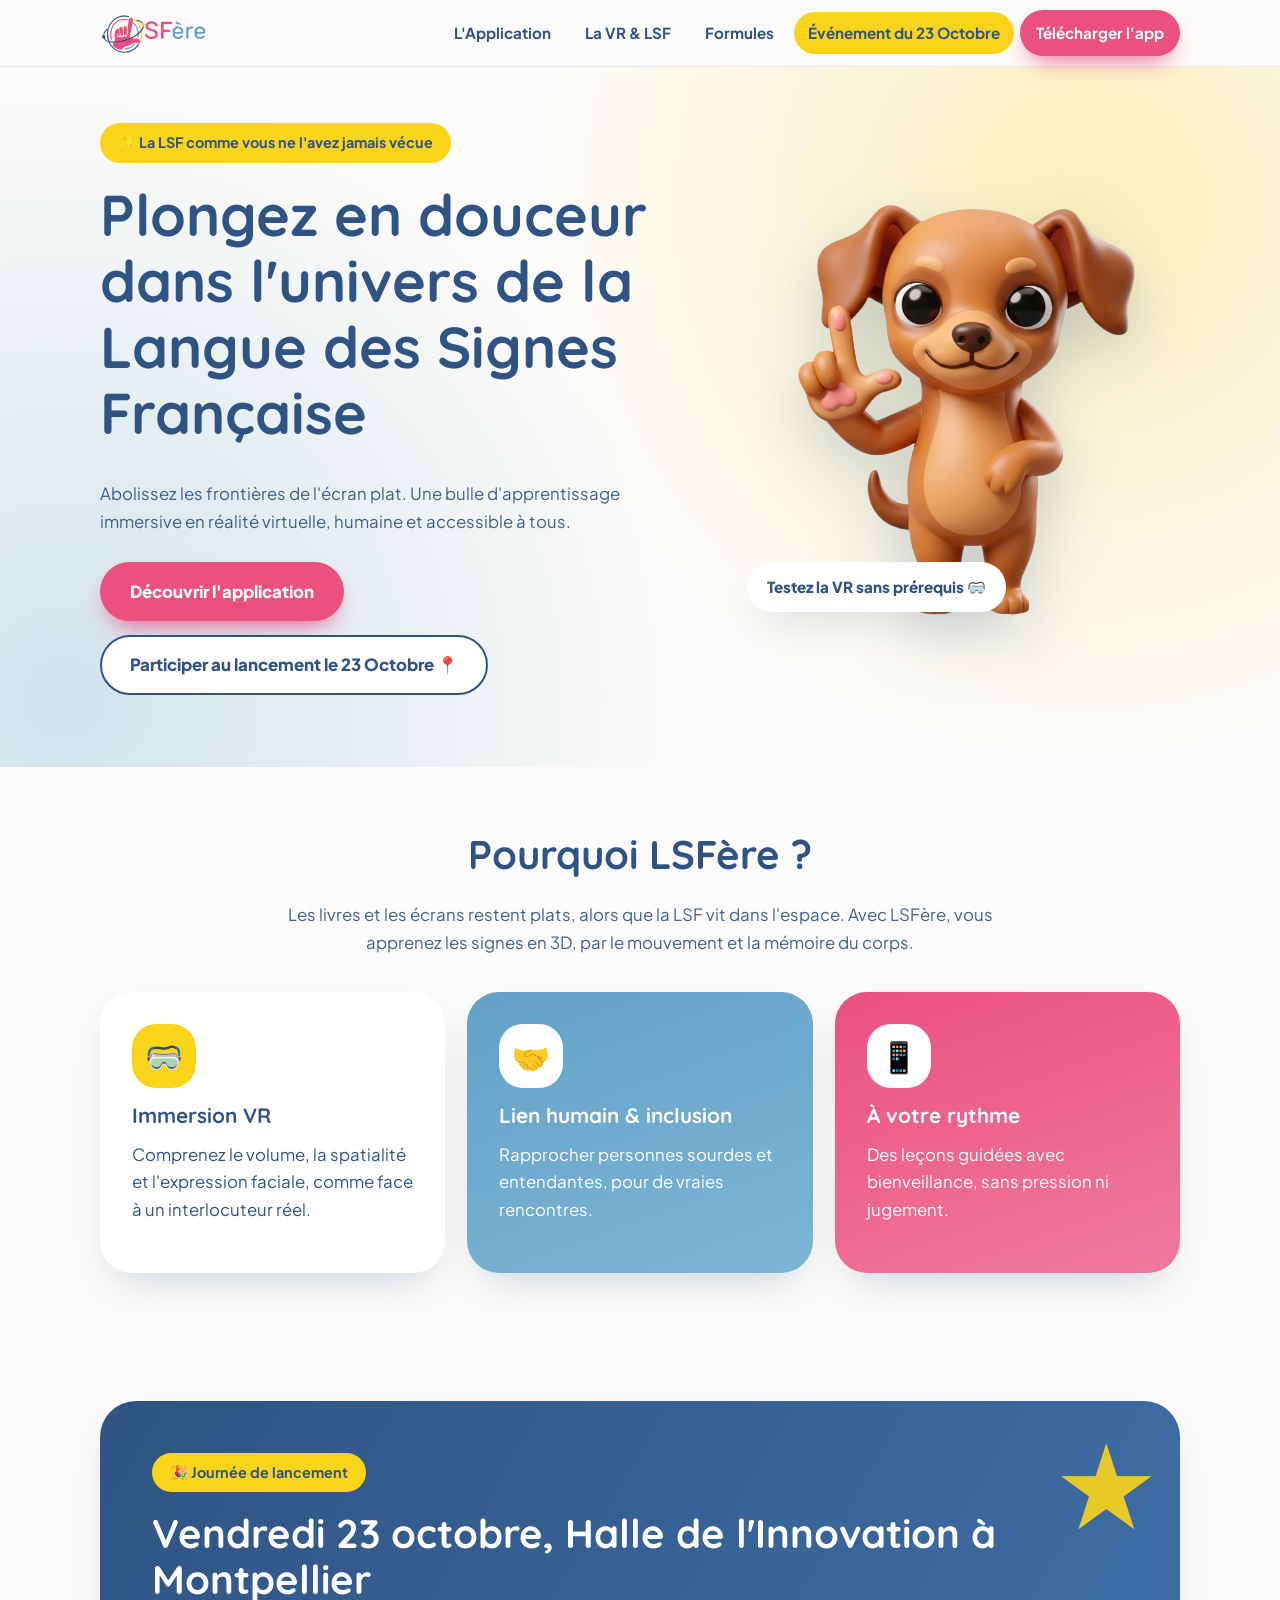
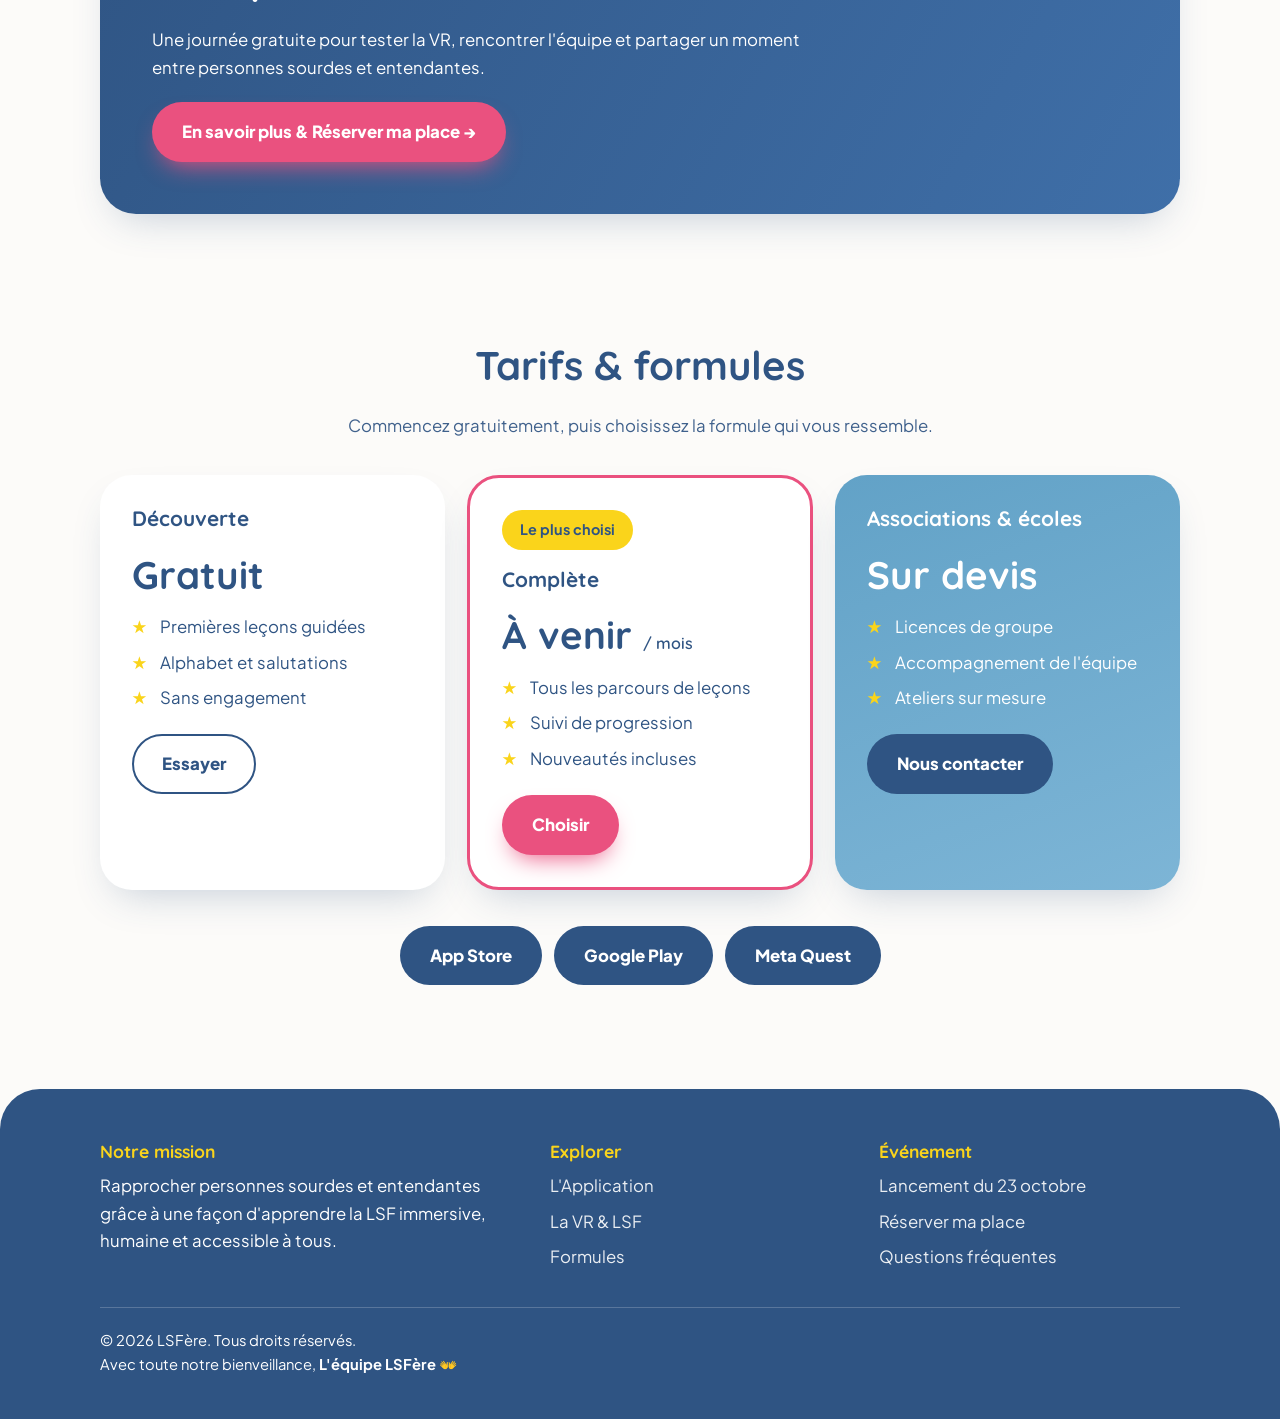
==== index.html @ ddecd313 "Ajout favicon" ====
<!DOCTYPE html>
<html lang="fr">
<head>
  <meta charset="UTF-8">
  <meta name="viewport" content="width=device-width, initial-scale=1">
  <link rel="icon" type="image/png" href="favicon.png">
  <title>LSFère – Apprendre la LSF en réalité virtuelle</title>
  <meta name="description" content="LSFère, l'application d'apprentissage de la Langue des Signes Française en réalité virtuelle.">
  <link rel="stylesheet" href="style.css">
</head>
<body>
  <a class="skip" href="#contenu">Aller au contenu</a>
  <header class="site-header">
    <nav class="nav" aria-label="Navigation principale">
      <a href="index.html" aria-label="LSFère, accueil"><img src="logo.png" alt="LSFère"></a>
      <input type="checkbox" id="nav-toggle" class="nav-toggle" aria-label="Ouvrir le menu">
      <label for="nav-toggle" class="menu-btn">Menu</label>
      <ul>
        <li><a href="index.html#application">L'Application</a></li>
        <li><a href="index.html#vr">La VR &amp; LSF</a></li>
        <li><a href="index.html#formules">Formules</a></li>
        <li><a class="hl" href="evenement.html">Événement du 23 Octobre</a></li>
        <li><a class="btn btn-rose btn-sm" href="index.html#formules">Télécharger l'app</a></li>
      </ul>
    </nav>
  </header>
  <main id="contenu">
    <section class="hero" id="application">
      <div class="wrap hero-grid">
        <div>
          <span class="badge y">✨ La LSF comme vous ne l'avez jamais vécue</span>
          <h1>Plongez en douceur dans l'univers de la Langue des Signes Française</h1>
          <p class="lead" style="margin-inline:0">Abolissez les frontières de l'écran plat. Une bulle d'apprentissage immersive en réalité virtuelle, humaine et accessible à tous.</p>
          <div class="actions">
            <a class="btn btn-rose" href="#vr">Découvrir l'application</a>
            <a class="btn btn-line" href="evenement.html">Participer au lancement le 23 Octobre 📍</a>
          </div>
        </div>
        <div class="hero-visual">
          <img src="mascotte.png" alt="La mascotte de LSFère salue en langue des signes">
          <span class="float-badge">Testez la VR sans prérequis 🥽</span>
        </div>
      </div>
    </section>

    <section id="vr">
      <div class="wrap">
        <h2 class="center">Pourquoi LSFère ?</h2>
        <p class="lead center">Les livres et les écrans restent plats, alors que la LSF vit dans l'espace. Avec LSFère, vous apprenez les signes en 3D, par le mouvement et la mémoire du corps.</p>
        <div class="grid g3">
          <article class="card"><div class="ico" aria-hidden="true">🥽</div><h3>Immersion VR</h3><p>Comprenez le volume, la spatialité et l'expression faciale, comme face à un interlocuteur réel.</p></article>
          <article class="card blue"><div class="ico" aria-hidden="true">🤝</div><h3>Lien humain &amp; inclusion</h3><p>Rapprocher personnes sourdes et entendantes, pour de vraies rencontres.</p></article>
          <article class="card rose"><div class="ico" aria-hidden="true">📱</div><h3>À votre rythme</h3><p>Des leçons guidées avec bienveillance, sans pression ni jugement.</p></article>
        </div>
      </div>
    </section>

    <section>
      <div class="wrap">
        <div class="banner">
          <div>
            <span class="badge y">🎉 Journée de lancement</span>
            <h2>Vendredi 23 octobre, Halle de l'Innovation à Montpellier</h2>
            <p>Une journée gratuite pour tester la VR, rencontrer l'équipe et partager un moment entre personnes sourdes et entendantes.</p>
          </div>
          <div><a class="btn btn-rose" href="evenement.html">En savoir plus &amp; Réserver ma place →</a></div>
        </div>
      </div>
    </section>

    <section id="formules">
      <div class="wrap">
        <h2 class="center">Tarifs &amp; formules</h2>
        <p class="lead center">Commencez gratuitement, puis choisissez la formule qui vous ressemble.</p>
        <div class="grid g3">
          <article class="card">
            <h3>Découverte</h3><p class="price">Gratuit</p>
            <ul><li>Premières leçons guidées</li><li>Alphabet et salutations</li><li>Sans engagement</li></ul>
            <a class="btn btn-line" href="#stores">Essayer</a>
          </article>
          <article class="card pop">
            <span class="badge y">Le plus choisi</span>
            <h3>Complète</h3><p class="price">À venir <small>/ mois</small></p>
            <ul><li>Tous les parcours de leçons</li><li>Suivi de progression</li><li>Nouveautés incluses</li></ul>
            <a class="btn btn-rose" href="#stores">Choisir</a>
          </article>
          <article class="card blue">
            <h3>Associations &amp; écoles</h3><p class="price">Sur devis</p>
            <ul><li>Licences de groupe</li><li>Accompagnement de l'équipe</li><li>Ateliers sur mesure</li></ul>
            <a class="btn btn-nuit" href="evenement.html#inscription">Nous contacter</a>
          </article>
        </div>
        <div class="stores" id="stores">
          <a class="btn btn-nuit" href="#">App Store</a>
          <a class="btn btn-nuit" href="#">Google Play</a>
          <a class="btn btn-nuit" href="#">Meta Quest</a>
        </div>
      </div>
    </section>
  </main>
  <footer class="site-footer">
    <div class="wrap">
      <div class="foot">
        <div>
          <h2>Notre mission</h2>
          <p>Rapprocher personnes sourdes et entendantes grâce à une façon d'apprendre la LSF immersive, humaine et accessible à tous.</p>
        </div>
        <div>
          <h2>Explorer</h2>
          <ul>
            <li><a href="index.html#application">L'Application</a></li>
            <li><a href="index.html#vr">La VR &amp; LSF</a></li>
            <li><a href="index.html#formules">Formules</a></li>
          </ul>
        </div>
        <div>
          <h2>Événement</h2>
          <ul>
            <li><a href="evenement.html">Lancement du 23 octobre</a></li>
            <li><a href="evenement.html#inscription">Réserver ma place</a></li>
            <li><a href="evenement.html#faq">Questions fréquentes</a></li>
          </ul>
        </div>
      </div>
      <p class="sign">© 2026 LSFère. Tous droits réservés.<br>Avec toute notre bienveillance, <strong>L'équipe LSFère</strong> 👐</p>
    </div>
  </footer>
</body>
</html>
---- style.css ----
@import url('https://fonts.googleapis.com/css2?family=Quicksand:wght@500;600;700&family=Plus+Jakarta+Sans:wght@400;500;700;800&display=swap');
:root{--rose:#ea517f;--rose-d:#c93a66;--ciel:#62a2c7;--jaune:#fad41b;--nuit:#2f5483;--fond:#fcfbf9;--blanc:#fff;
--r-card:32px;--r-pill:50px;--shadow:0 18px 40px -16px rgba(47,84,131,.28);--max:1120px}
*{box-sizing:border-box}
html{scroll-behavior:smooth}
body{margin:0;font-family:'Plus Jakarta Sans',system-ui,sans-serif;color:var(--nuit);background:var(--fond);line-height:1.65;font-size:1.05rem}
h1,h2,h3{font-family:'Quicksand',sans-serif;line-height:1.15;margin:0 0 .6em;font-weight:700}
h1{font-size:clamp(2.1rem,6vw,3.6rem)}h2{font-size:clamp(1.7rem,4vw,2.5rem)}h3{font-size:1.3rem}
p{margin:0 0 1em}img{max-width:100%;height:auto}a{color:inherit}
:focus-visible{outline:3px solid var(--jaune);outline-offset:3px;border-radius:8px}
.skip{position:absolute;left:-999px;top:8px;background:var(--nuit);color:#fff;padding:10px 18px;border-radius:var(--r-pill);z-index:100}
.skip:focus{left:8px}
.wrap{max-width:var(--max);margin:0 auto;padding:0 20px}
section{padding:64px 0}
.center{text-align:center}.lead{max-width:62ch;margin-inline:auto;opacity:.92}
/* header */
.site-header{position:sticky;top:0;z-index:50;background:rgba(252,251,249,.9);backdrop-filter:blur(12px);border-bottom:1px solid rgba(47,84,131,.1)}
.nav{display:flex;align-items:center;justify-content:space-between;gap:12px;padding:10px 20px;max-width:var(--max);margin:0 auto}
.nav img{height:46px;display:block}
.nav-toggle{display:none}
.menu-btn{display:none;cursor:pointer;font-weight:800;padding:8px 16px;border:2px solid var(--nuit);border-radius:var(--r-pill)}
.nav ul{list-style:none;display:flex;align-items:center;gap:6px;margin:0;padding:0}
.nav ul a{text-decoration:none;font-weight:700;font-size:.95rem;padding:8px 14px;border-radius:var(--r-pill);display:inline-block;transition:background .2s}
.nav ul a:hover,.nav ul a[aria-current="page"]{background:rgba(98,162,199,.22)}
.nav ul a.hl{background:var(--jaune);color:var(--nuit)}
.nav ul a.hl:hover{background:#ffe04d}
@media(max-width:900px){.menu-btn{display:block}
.nav ul{display:none;position:absolute;top:100%;left:0;right:0;flex-direction:column;align-items:stretch;background:var(--fond);padding:14px 20px 20px;box-shadow:var(--shadow)}
.nav-toggle:checked~ul{display:flex}.nav-toggle:focus-visible~.menu-btn{outline:3px solid var(--jaune)}
.nav ul a{display:block;text-align:center}}
/* buttons / badges */
.btn{display:inline-block;text-decoration:none;font-weight:800;padding:14px 28px;border-radius:var(--r-pill);border:2px solid transparent;cursor:pointer;font:inherit;font-weight:800;transition:transform .2s,box-shadow .2s,background .2s}
.btn:hover{transform:translateY(-3px)}
.btn-rose{background:var(--rose);color:#fff;box-shadow:0 12px 24px -10px var(--rose)}
.btn-rose:hover{background:var(--rose-d)}
.btn-line{background:#fff;border-color:var(--nuit);color:var(--nuit)}
.btn-line:hover{background:var(--jaune);border-color:var(--jaune)}
.btn-nuit{background:var(--nuit);color:#fff}
.btn-sm{padding:10px 20px;font-size:.92rem}
.badge{display:inline-block;background:rgba(98,162,199,.2);color:var(--nuit);font-weight:700;font-size:.9rem;padding:8px 18px;border-radius:var(--r-pill);margin-bottom:18px}
.badge.y{background:var(--jaune)}
.actions{display:flex;flex-wrap:wrap;gap:14px;margin-top:26px}
/* hero */
.hero{background:radial-gradient(circle at 85% 20%,rgba(250,212,27,.28),transparent 45%),radial-gradient(circle at 5% 90%,rgba(98,162,199,.28),transparent 45%);padding:56px 0 72px}
.hero-grid{display:grid;gap:40px;align-items:center}
@media(min-width:900px){.hero-grid{grid-template-columns:1.15fr .85fr}}
.hero-visual{position:relative;text-align:center}
.hero-visual img{width:min(380px,80%);animation:float 5s ease-in-out infinite;filter:drop-shadow(0 24px 30px rgba(47,84,131,.25))}
.float-badge{position:absolute;bottom:8%;left:2%;background:#fff;box-shadow:var(--shadow);padding:12px 20px;border-radius:var(--r-pill);font-weight:800;font-size:.95rem;animation:float 5s ease-in-out -2s infinite}
@keyframes float{50%{transform:translateY(-16px)}}
@media(prefers-reduced-motion:reduce){*{animation:none!important;transition:none!important;scroll-behavior:auto}}
/* cards */
.grid{display:grid;gap:22px;margin-top:36px}
@media(min-width:760px){.grid.g3{grid-template-columns:repeat(3,1fr)}.grid.g2{grid-template-columns:repeat(2,1fr)}}
.card{background:#fff;border-radius:var(--r-card);padding:32px;box-shadow:var(--shadow);transition:transform .25s}
.card:hover{transform:translateY(-6px)}
.card .ico{display:grid;place-items:center;width:64px;height:64px;border-radius:24px;background:var(--jaune);font-size:1.9rem;margin-bottom:16px}
.card.blue{background:linear-gradient(160deg,var(--ciel),#7db5d6);color:#fff}
.card.blue .ico{background:#fff}
.card.rose{background:linear-gradient(160deg,var(--rose),#f07a9f);color:#fff}
.card.rose .ico{background:#fff}
/* banner */
.banner{background:linear-gradient(120deg,var(--nuit),#3f6fa8);color:#fff;border-radius:36px;padding:44px 32px;display:grid;gap:20px;align-items:center;box-shadow:var(--shadow);position:relative;overflow:hidden}
.banner::after{content:"★";position:absolute;right:24px;top:-10px;font-size:7rem;color:var(--jaune);opacity:.9}
@media(min-width:800px){.banner{padding:52px}}
.banner p{max-width:56ch;margin:0}
/* pricing */
.price{font-family:'Quicksand';font-size:2.4rem;font-weight:700;margin:6px 0}
.price small{font-size:1rem;font-weight:600}
.card ul{padding-left:0;list-style:none;margin:0 0 22px}
.card li{padding-left:28px;position:relative;margin-bottom:8px}
.card li::before{content:"★";position:absolute;left:0;color:var(--jaune)}
.card.pop{border:3px solid var(--rose)}
.stores{display:flex;flex-wrap:wrap;gap:12px;justify-content:center;margin-top:36px}
/* info tiles */
.info{background:#fff;border-radius:var(--r-card);padding:26px;box-shadow:var(--shadow);border-top:8px solid var(--ciel)}
.info:nth-child(2){border-color:var(--rose)}.info:nth-child(3){border-color:var(--jaune)}
.info h3{display:flex;gap:10px;align-items:center}
.info dl,.info ul{margin:0;padding:0;list-style:none}
/* steps */
.steps{display:grid;gap:22px;margin-top:36px}
@media(min-width:760px){.steps{grid-template-columns:repeat(3,1fr)}}
.timeline{list-style:none;padding:0;margin:36px auto 0;max-width:720px}
.timeline li{background:#fff;border-radius:24px;padding:18px 24px;margin-bottom:14px;box-shadow:var(--shadow);display:flex;gap:18px;align-items:center}
.timeline b{background:var(--jaune);border-radius:var(--r-pill);padding:4px 14px;white-space:nowrap}
/* form */
.form-card{background:#fff;border-radius:36px;padding:clamp(24px,5vw,52px);box-shadow:var(--shadow);max-width:720px;margin:0 auto;border:3px solid rgba(234,81,127,.25)}
label,legend{display:block;font-weight:800;margin-bottom:6px}
input[type=text],input[type=email],select,textarea{width:100%;font:inherit;color:var(--nuit);padding:14px 18px;border:2px solid rgba(47,84,131,.25);border-radius:20px;background:var(--fond);margin-bottom:20px}
input:focus,select:focus,textarea:focus{outline:3px solid var(--jaune);border-color:var(--nuit)}
fieldset{border:0;padding:0;margin:0 0 20px}
.radios{display:flex;flex-wrap:wrap;gap:10px}
.radios label{display:inline-flex;gap:8px;align-items:center;font-weight:600;padding:10px 18px;border:2px solid rgba(47,84,131,.25);border-radius:var(--r-pill);cursor:pointer;margin:0}
.radios label:has(input:checked){background:var(--ciel);color:#fff;border-color:var(--ciel)}
.radios input{accent-color:var(--rose)}
.msg{display:none;background:var(--jaune);padding:18px 24px;border-radius:24px;font-weight:800;margin-top:20px}
.msg.show{display:block}
/* faq */
details{background:#fff;border-radius:24px;padding:18px 26px;box-shadow:var(--shadow);margin-bottom:14px;max-width:820px;margin-inline:auto}
summary{font-weight:800;cursor:pointer;list-style:none;display:flex;justify-content:space-between;gap:12px}
summary::after{content:"+";color:var(--rose);font-size:1.5rem;line-height:1}
details[open] summary::after{content:"–"}
details p{margin:12px 0 0}
/* footer */
.site-footer{background:var(--nuit);color:#fff;border-radius:40px 40px 0 0;padding:52px 0 28px;margin-top:40px}
.foot{display:grid;gap:28px}
@media(min-width:760px){.foot{grid-template-columns:1.4fr 1fr 1fr}}
.site-footer a{text-decoration:none;opacity:.9}.site-footer a:hover{color:var(--jaune);opacity:1}
.site-footer ul{list-style:none;padding:0;margin:0}.site-footer li{margin-bottom:8px}
.site-footer h2{font-size:1.1rem;color:var(--jaune)}
.sign{border-top:1px solid rgba(255,255,255,.2);margin-top:28px;padding-top:20px;font-size:.92rem}
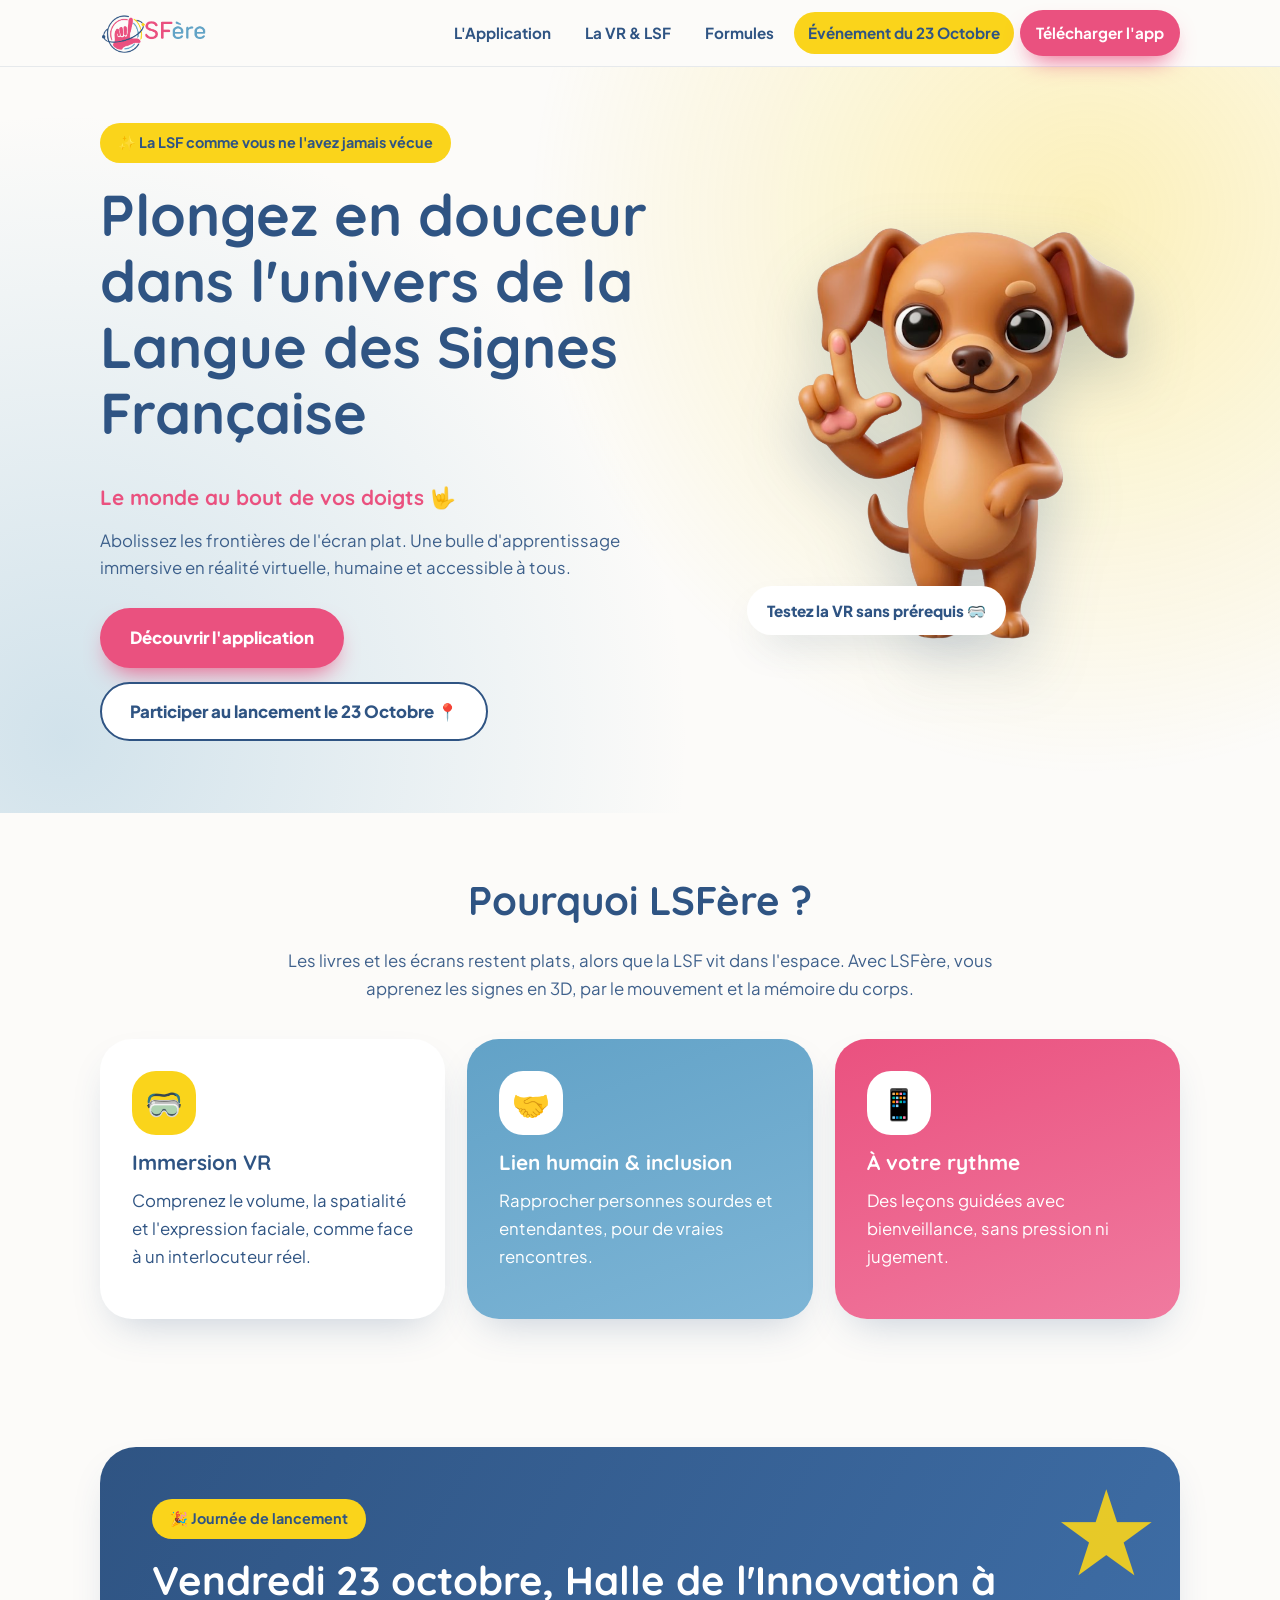
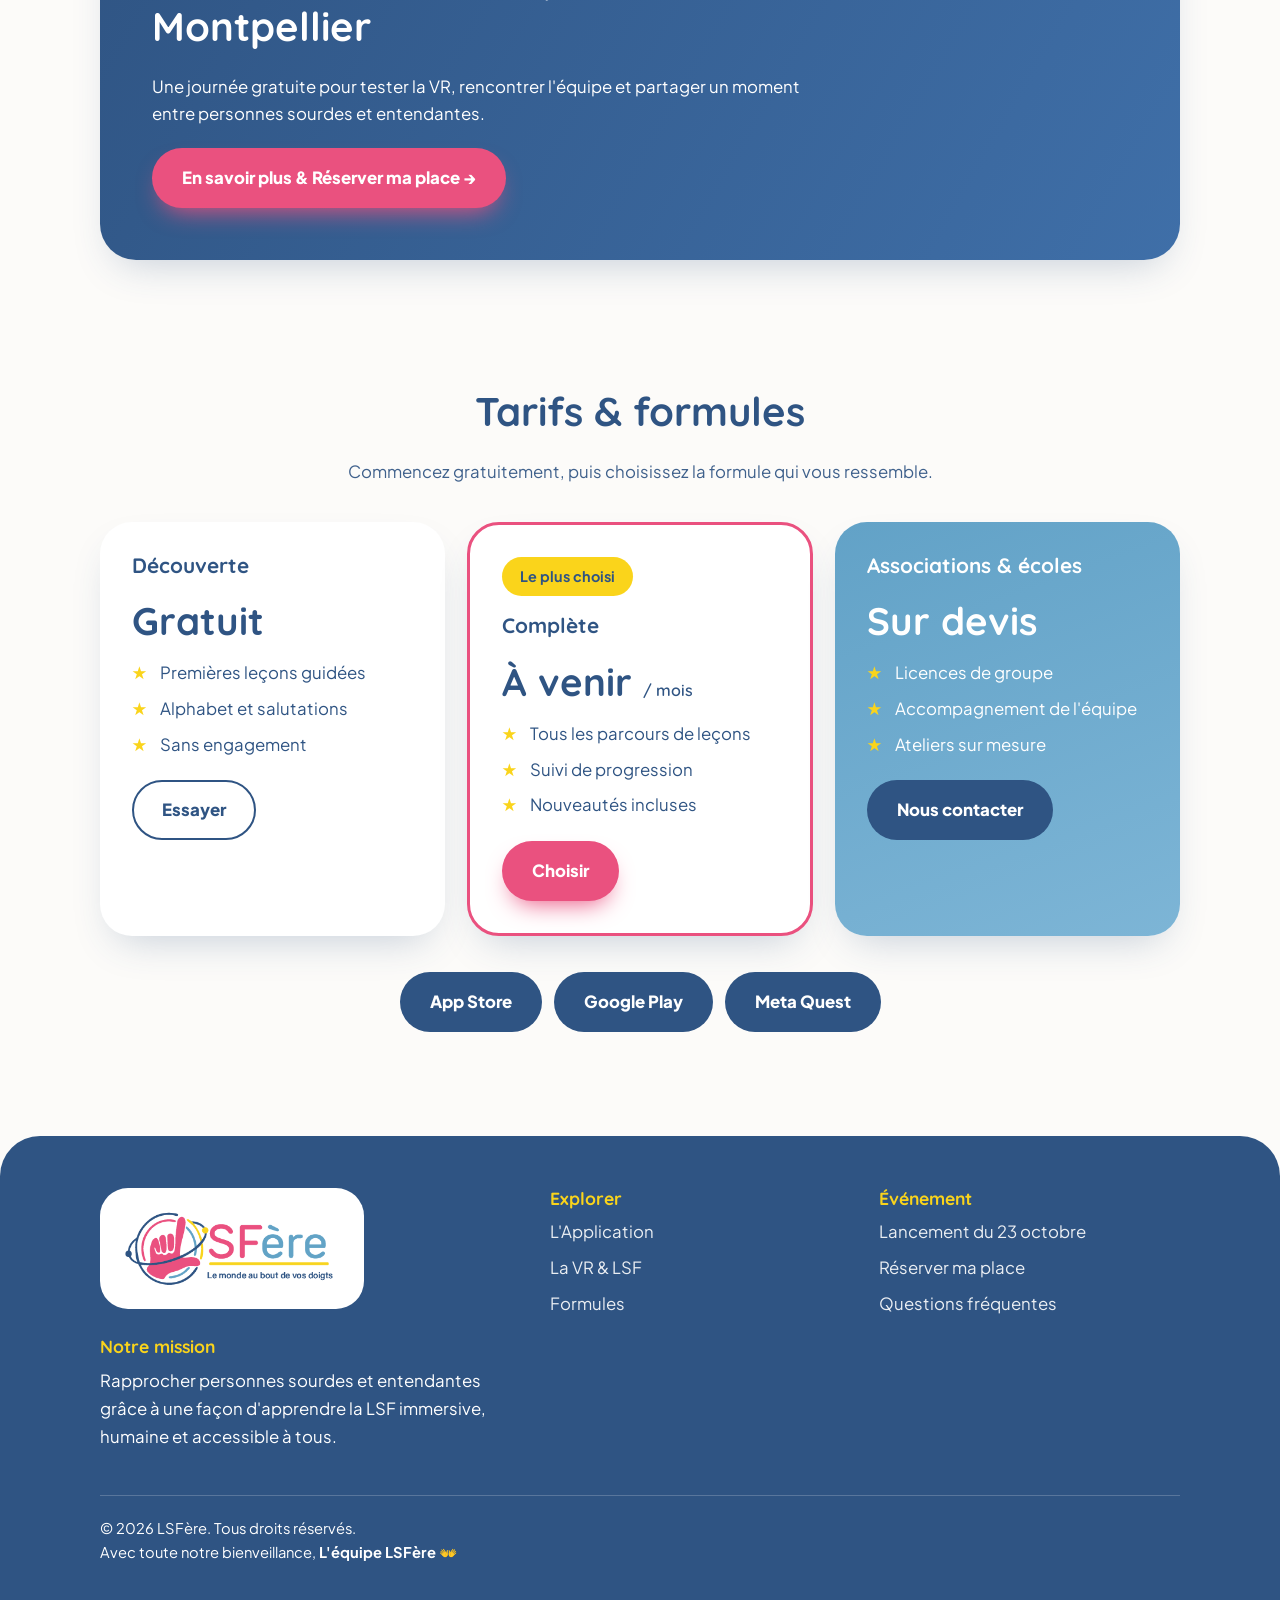
==== commit 77c2578b: "Ajout slogan et foot-logo" ====
--- a/index.html
+++ b/index.html
@@ -30,6 +30,7 @@
         <div>
           <span class="badge y">✨ La LSF comme vous ne l'avez jamais vécue</span>
           <h1>Plongez en douceur dans l'univers de la Langue des Signes Française</h1>
+           <p class="slogan">Le monde au bout de vos doigts 🤟</p>
           <p class="lead" style="margin-inline:0">Abolissez les frontières de l'écran plat. Une bulle d'apprentissage immersive en réalité virtuelle, humaine et accessible à tous.</p>
           <div class="actions">
             <a class="btn btn-rose" href="#vr">Découvrir l'application</a>
@@ -102,6 +103,7 @@
     <div class="wrap">
       <div class="foot">
         <div>
+          <div class="foot-logo"><img src="full-logo.png" alt="LSFère, le monde au bout de vos doigts"></div>
           <h2>Notre mission</h2>
           <p>Rapprocher personnes sourdes et entendantes grâce à une façon d'apprendre la LSF immersive, humaine et accessible à tous.</p>
         </div>
--- a/style.css
+++ b/style.css
@@ -109,3 +109,6 @@
 .site-footer ul{list-style:none;padding:0;margin:0}.site-footer li{margin-bottom:8px}
 .site-footer h2{font-size:1.1rem;color:var(--jaune)}
 .sign{border-top:1px solid rgba(255,255,255,.2);margin-top:28px;padding-top:20px;font-size:.92rem}
+.foot-logo{background:#fff;border-radius:28px;padding:16px 22px;display:inline-block;margin-bottom:20px}
+.foot-logo img{display:block;height:auto;max-width:220px;width:100%}
+.slogan{font-family:'Quicksand',sans-serif;font-weight:700;font-size:1.3rem;color:var(--rose);margin:0 0 12px}
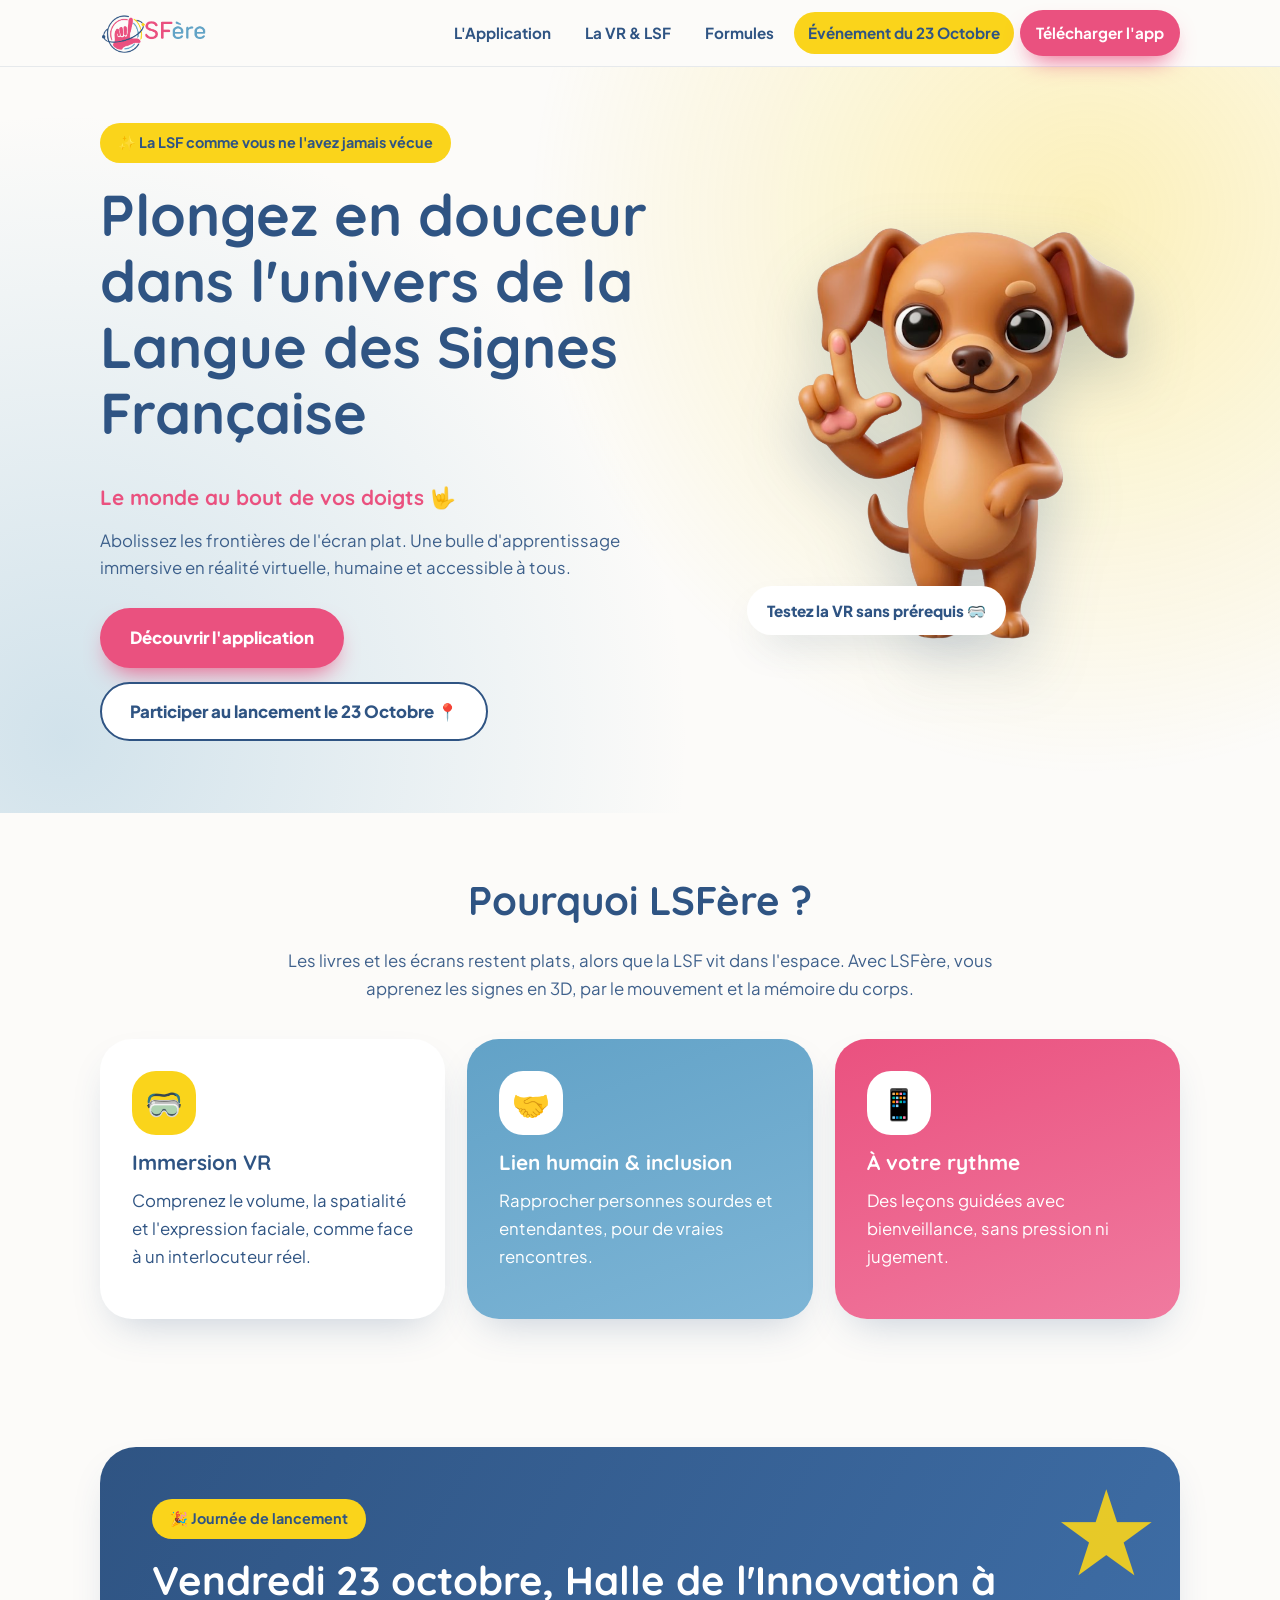
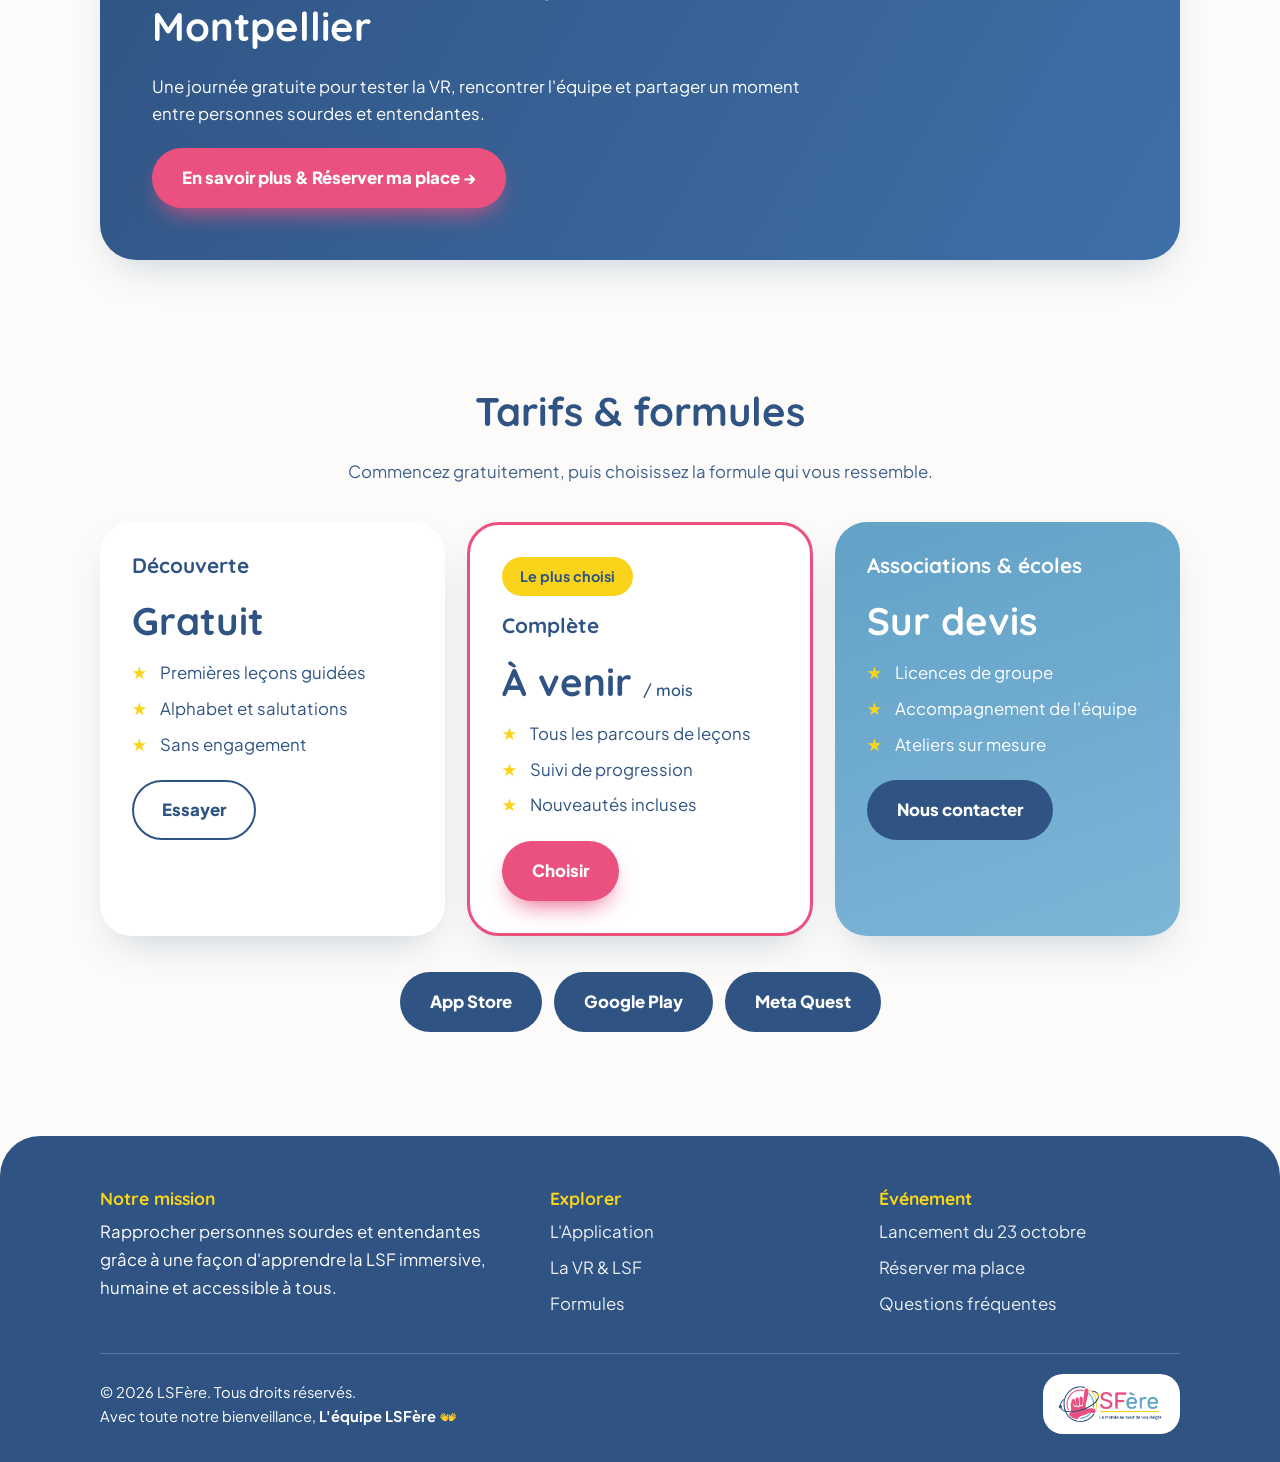
==== commit 654d1b36: "Update logo-foot" ====
--- a/index.html
+++ b/index.html
@@ -3,7 +3,6 @@
 <head>
   <meta charset="UTF-8">
   <meta name="viewport" content="width=device-width, initial-scale=1">
-  <link rel="icon" type="image/png" href="favicon.png">
   <title>LSFère – Apprendre la LSF en réalité virtuelle</title>
   <meta name="description" content="LSFère, l'application d'apprentissage de la Langue des Signes Française en réalité virtuelle.">
   <link rel="stylesheet" href="style.css">
@@ -30,7 +29,7 @@
         <div>
           <span class="badge y">✨ La LSF comme vous ne l'avez jamais vécue</span>
           <h1>Plongez en douceur dans l'univers de la Langue des Signes Française</h1>
-           <p class="slogan">Le monde au bout de vos doigts 🤟</p>
+          <p class="slogan">Le monde au bout de vos doigts 🤟</p>
           <p class="lead" style="margin-inline:0">Abolissez les frontières de l'écran plat. Une bulle d'apprentissage immersive en réalité virtuelle, humaine et accessible à tous.</p>
           <div class="actions">
             <a class="btn btn-rose" href="#vr">Découvrir l'application</a>
@@ -103,7 +102,6 @@
     <div class="wrap">
       <div class="foot">
         <div>
-          <div class="foot-logo"><img src="full-logo.png" alt="LSFère, le monde au bout de vos doigts"></div>
           <h2>Notre mission</h2>
           <p>Rapprocher personnes sourdes et entendantes grâce à une façon d'apprendre la LSF immersive, humaine et accessible à tous.</p>
         </div>
@@ -124,8 +122,11 @@
           </ul>
         </div>
       </div>
-      <p class="sign">© 2026 LSFère. Tous droits réservés.<br>Avec toute notre bienveillance, <strong>L'équipe LSFère</strong> 👐</p>
+      <div class="sign">
+        <p>© 2026 LSFère. Tous droits réservés.<br>Avec toute notre bienveillance, <strong>L'équipe LSFère</strong> 👐</p>
+        <div class="foot-logo"><img src="full-logo.png" alt="LSFère, le monde au bout de vos doigts"></div>
+      </div>
     </div>
   </footer>
 </body>
-</html>
+</html>
--- a/style.css
+++ b/style.css
@@ -109,6 +109,8 @@
 .site-footer ul{list-style:none;padding:0;margin:0}.site-footer li{margin-bottom:8px}
 .site-footer h2{font-size:1.1rem;color:var(--jaune)}
 .sign{border-top:1px solid rgba(255,255,255,.2);margin-top:28px;padding-top:20px;font-size:.92rem}
-.foot-logo{background:#fff;border-radius:28px;padding:16px 22px;display:inline-block;margin-bottom:20px}
-.foot-logo img{display:block;height:auto;max-width:220px;width:100%}
 .slogan{font-family:'Quicksand',sans-serif;font-weight:700;font-size:1.3rem;color:var(--rose);margin:0 0 12px}
+.sign{display:flex;flex-wrap:wrap;align-items:center;justify-content:space-between;gap:16px}
+.sign p{margin:0}
+.foot-logo{background:#fff;border-radius:20px;padding:8px 14px}
+.foot-logo img{display:block;height:44px;width:auto}
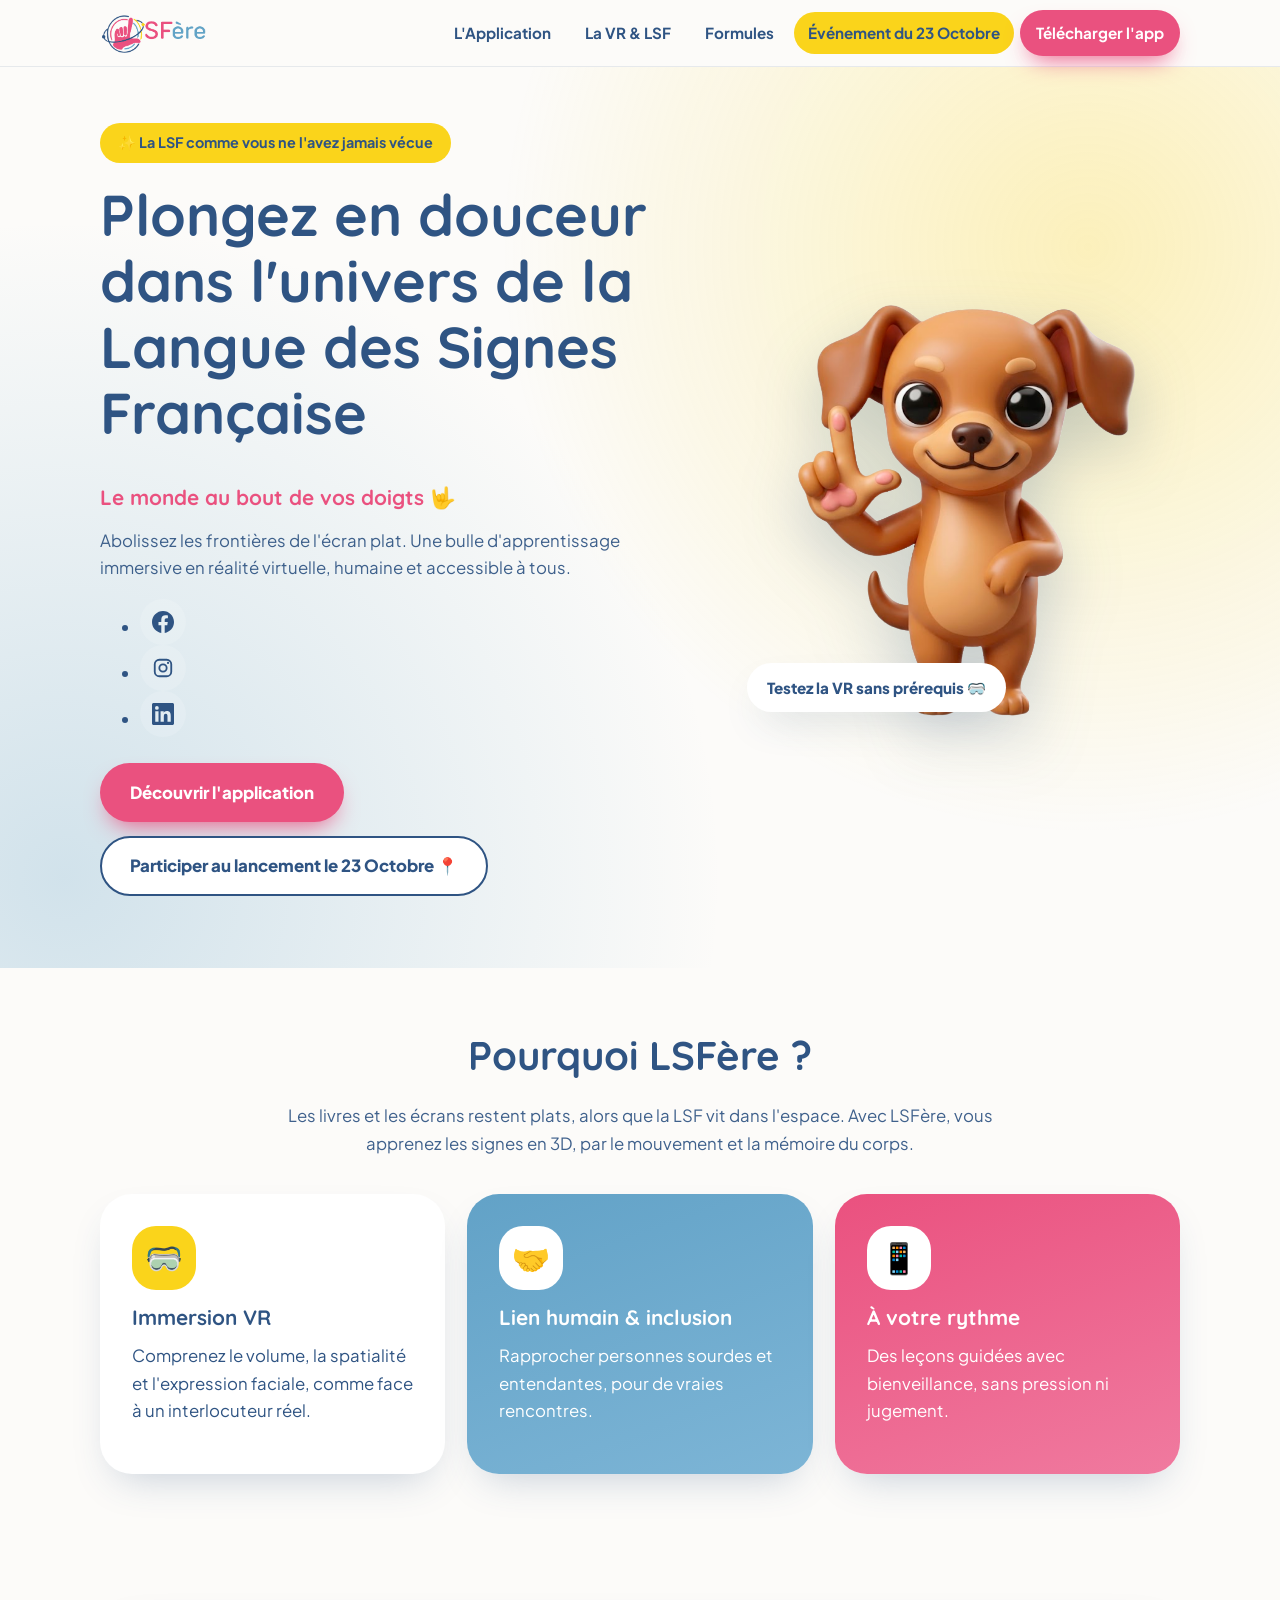
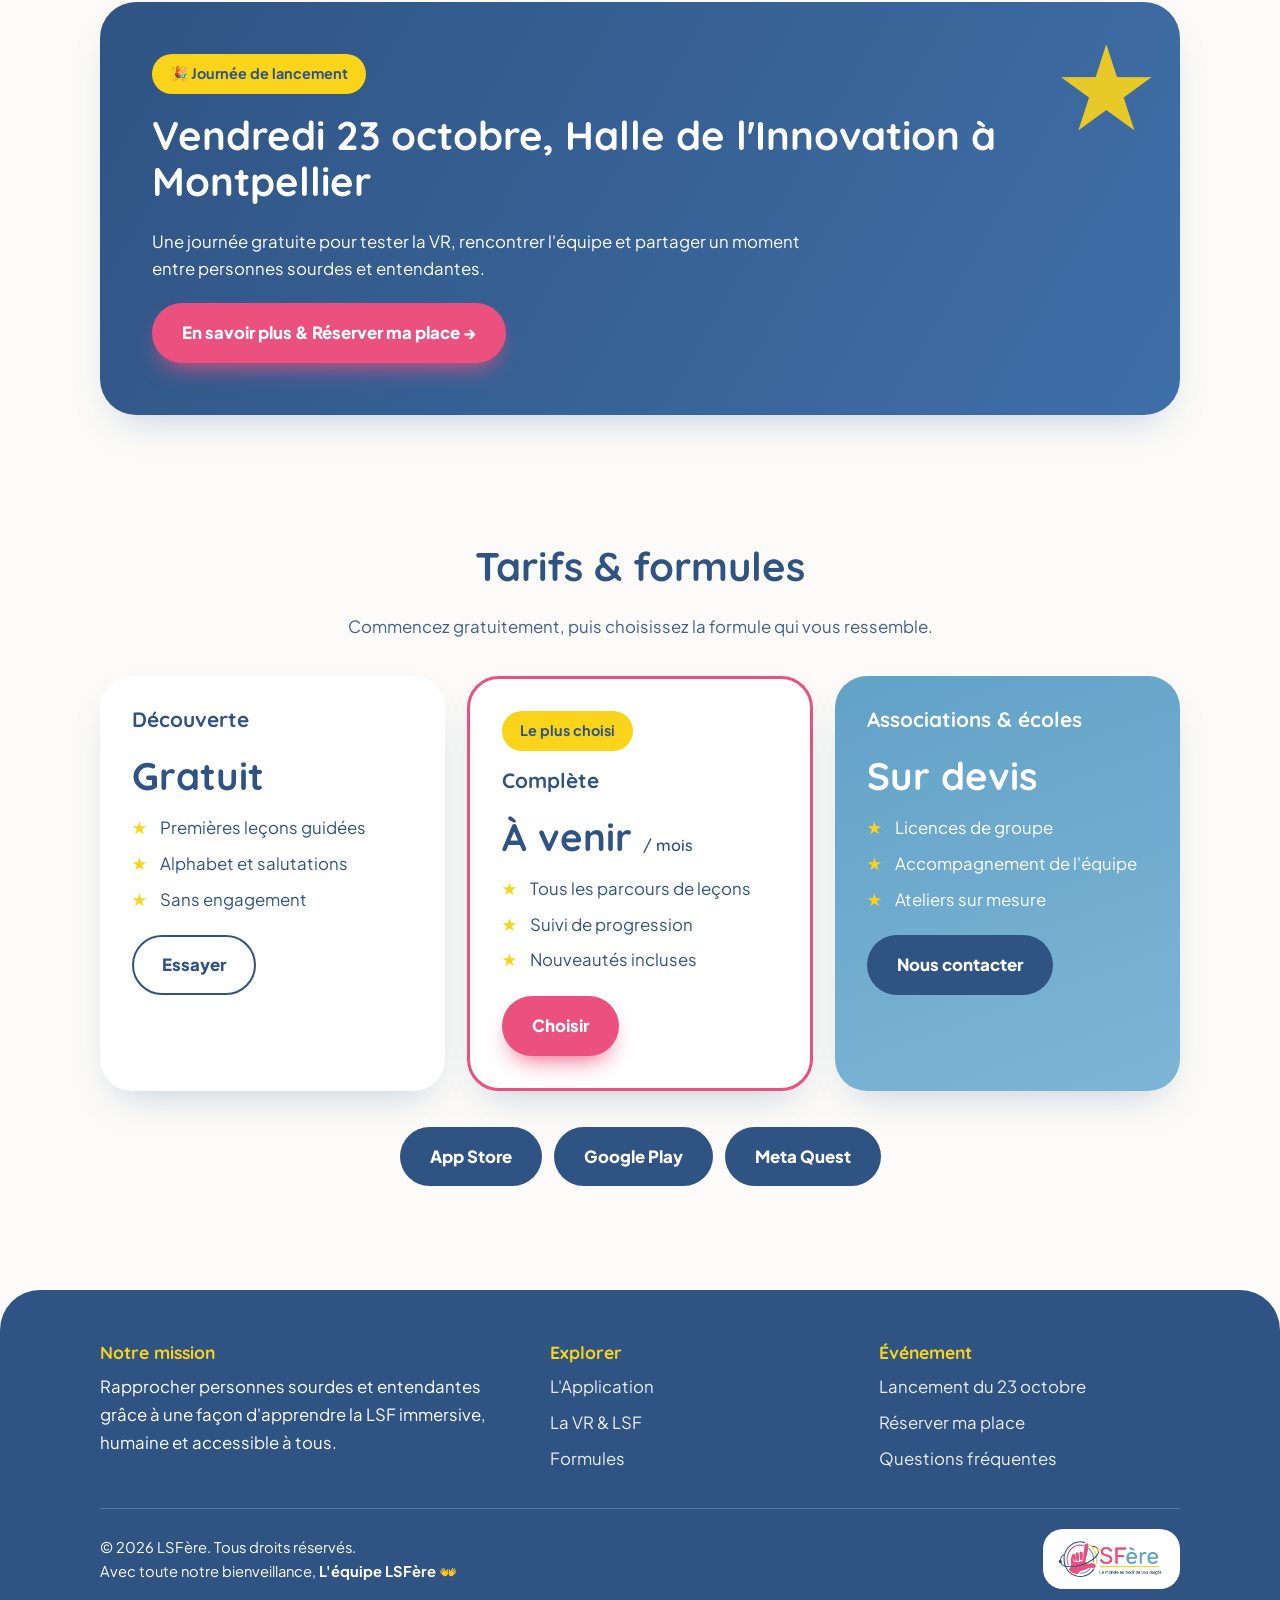
==== commit 968551ae: "Fix logo-foot et add réseaux sociaux" ====
--- a/index.html
+++ b/index.html
@@ -31,6 +31,11 @@
           <h1>Plongez en douceur dans l'univers de la Langue des Signes Française</h1>
           <p class="slogan">Le monde au bout de vos doigts 🤟</p>
           <p class="lead" style="margin-inline:0">Abolissez les frontières de l'écran plat. Une bulle d'apprentissage immersive en réalité virtuelle, humaine et accessible à tous.</p>
+          <ul class="social" aria-label="Nos réseaux sociaux">
+            <li><a href="#" aria-label="Facebook"><svg viewBox="0 0 24 24" aria-hidden="true"><path fill="currentColor" d="M24 12.073c0-6.627-5.373-12-12-12s-12 5.373-12 12c0 5.99 4.388 10.954 10.125 11.854v-8.385H7.078v-3.47h3.047V9.43c0-3.007 1.792-4.669 4.533-4.669 1.312 0 2.686.235 2.686.235v2.953H15.83c-1.491 0-1.956.925-1.956 1.874v2.25h3.328l-.532 3.47h-2.796v8.385C19.612 23.027 24 18.062 24 12.073z"/></svg></a></li>
+            <li><a href="#" aria-label="Instagram"><svg viewBox="0 0 24 24" aria-hidden="true" fill="none" stroke="currentColor" stroke-width="2"><rect x="3" y="3" width="18" height="18" rx="5"/><circle cx="12" cy="12" r="4"/><circle cx="17.5" cy="6.5" r="1.2" fill="currentColor" stroke="none"/></svg></a></li>
+            <li><a href="#" aria-label="LinkedIn"><svg viewBox="0 0 24 24" aria-hidden="true"><path fill="currentColor" d="M20.447 20.452h-3.554v-5.569c0-1.328-.027-3.037-1.852-3.037-1.853 0-2.136 1.445-2.136 2.939v5.667H9.351V9h3.414v1.561h.046c.477-.9 1.637-1.85 3.37-1.85 3.601 0 4.267 2.37 4.267 5.455v6.286zM5.337 7.433a2.064 2.064 0 1 1 0-4.128 2.064 2.064 0 0 1 0 4.128zm1.782 13.019H3.555V9h3.564v11.452zM22.225 0H1.771C.792 0 0 .774 0 1.729v20.542C0 23.227.792 24 1.771 24h20.451C23.2 24 24 23.227 24 22.271V1.729C24 .774 23.2 0 22.222 0z"/></svg></a></li>
+          </ul>
           <div class="actions">
             <a class="btn btn-rose" href="#vr">Découvrir l'application</a>
             <a class="btn btn-line" href="evenement.html">Participer au lancement le 23 Octobre 📍</a>
--- a/style.css
+++ b/style.css
@@ -113,4 +113,13 @@
 .sign{display:flex;flex-wrap:wrap;align-items:center;justify-content:space-between;gap:16px}
 .sign p{margin:0}
 .foot-logo{background:#fff;border-radius:20px;padding:8px 14px}
-.foot-logo img{display:block;height:44px;width:auto}+.foot-logo img{display:block;height:44px;width:auto}
+.site-footer ul.social{display:flex;gap:12px;margin-top:18px}
+.social li{margin:0!important}
+.social a{display:grid;place-items:center;width:46px;height:46px;border-radius:50%;background:rgba(255,255,255,.15);transition:transform .2s,background .2s}
+.social a:hover{background:var(--jaune);color:var(--nuit);transform:translateY(-3px)}
+.social svg{width:22px;height:22px}
+.sign{flex-wrap:nowrap}
+.sign p{flex:1 1 auto}
+.foot-logo{flex:0 0 auto;margin-left:auto}
+@media(max-width:600px){.foot-logo img{height:34px}.foot-logo{padding:6px 10px}.sign{font-size:.85rem}}
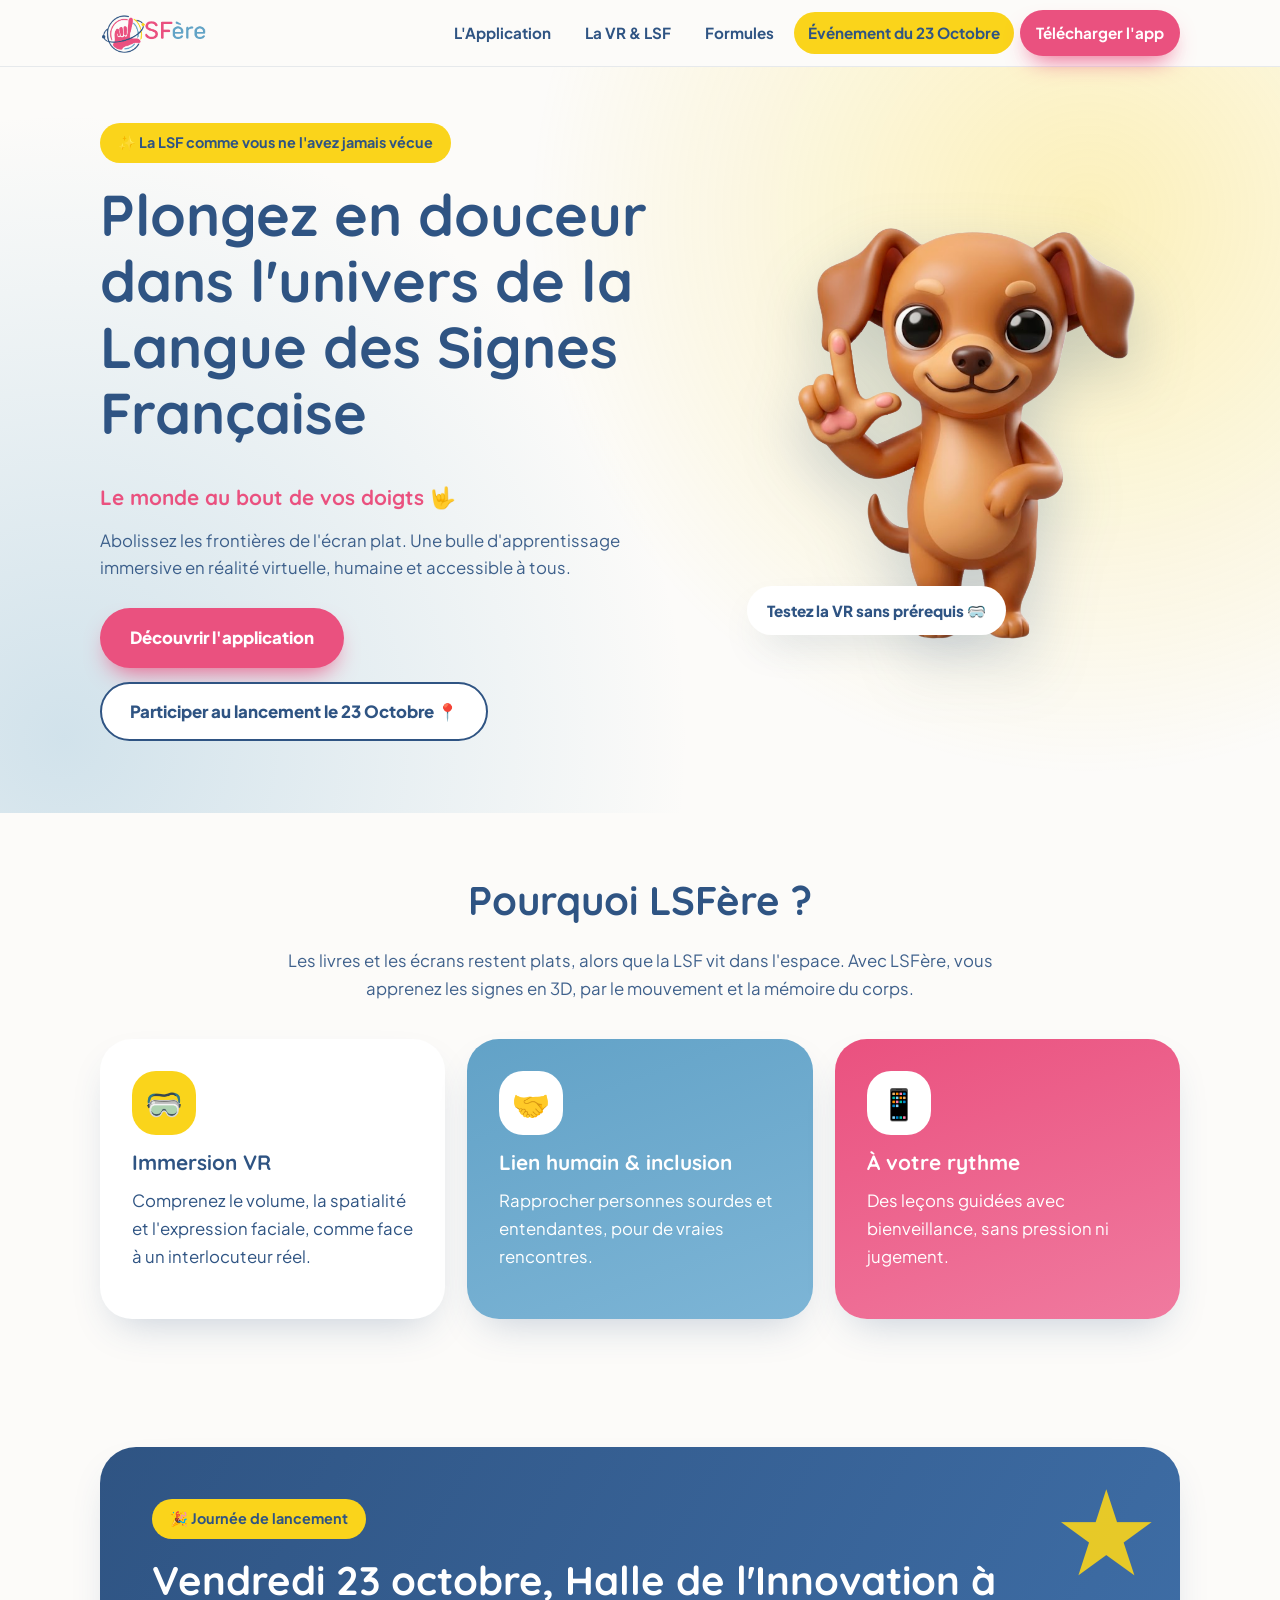
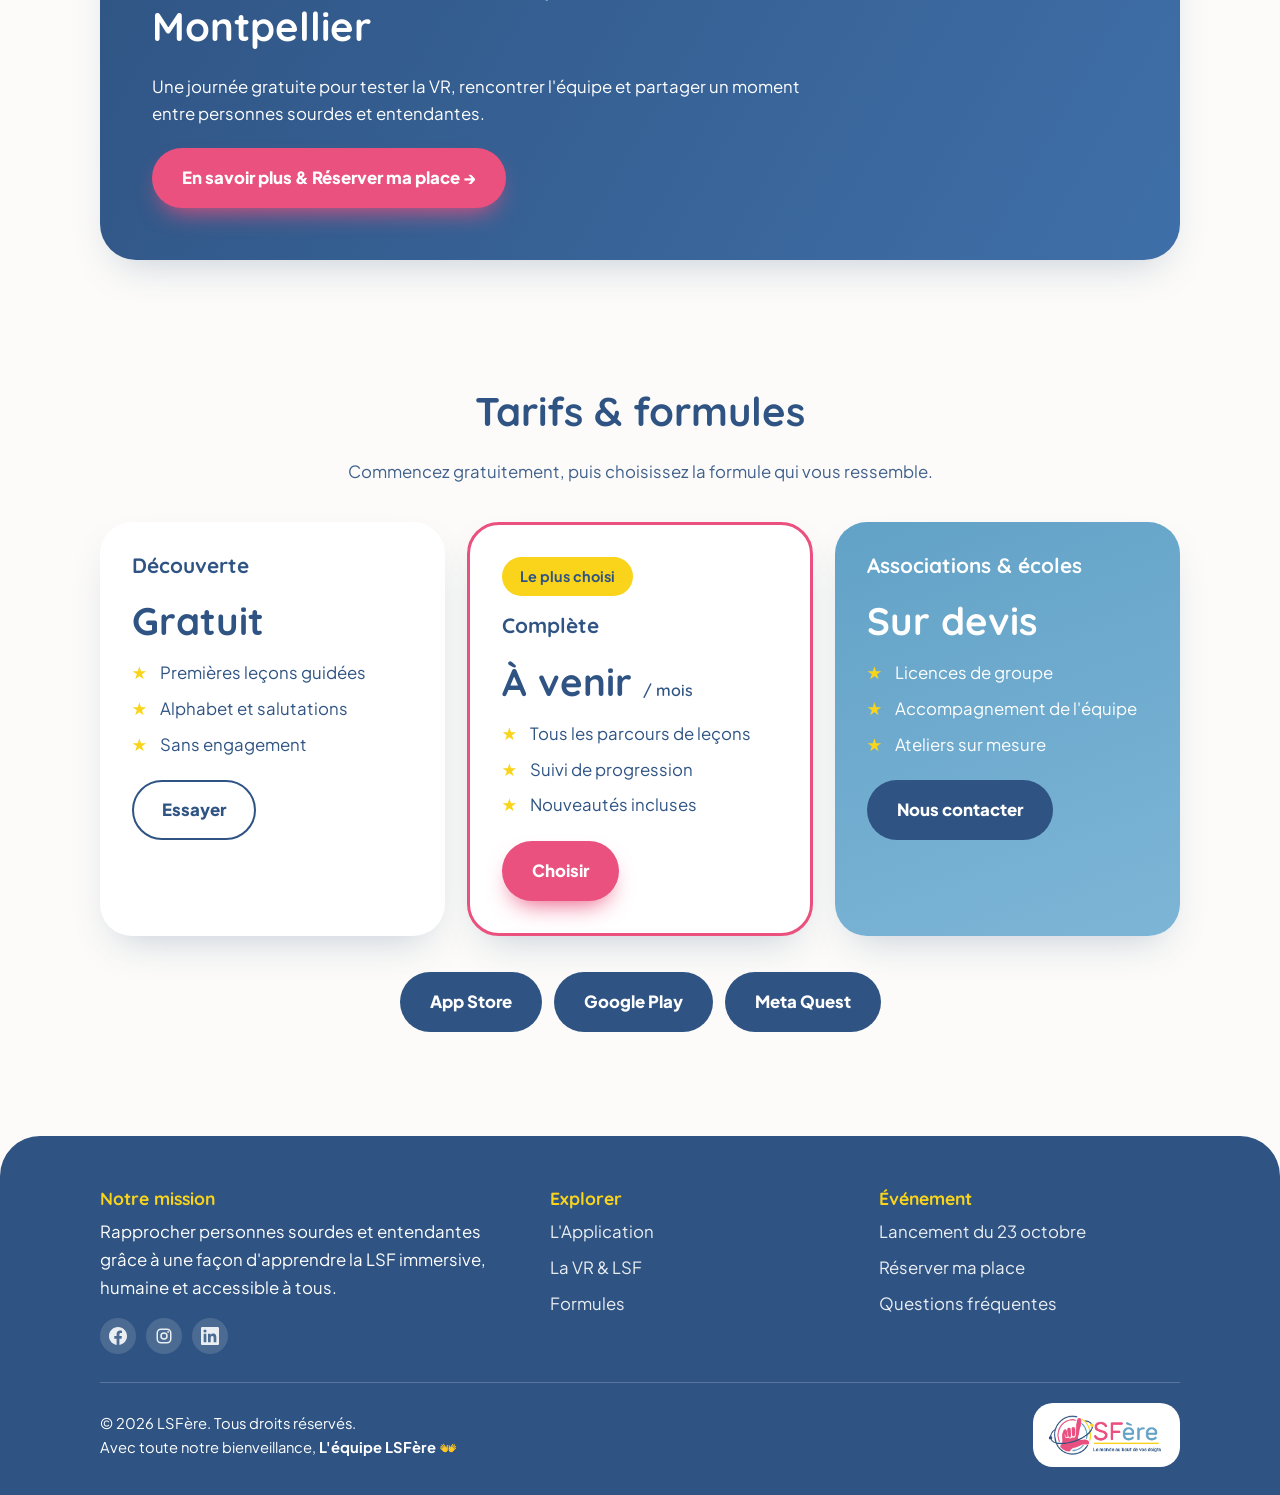
==== commit e5a1b9f8: "fix full-logo et rs" ====
--- a/index.html
+++ b/index.html
@@ -31,11 +31,6 @@
           <h1>Plongez en douceur dans l'univers de la Langue des Signes Française</h1>
           <p class="slogan">Le monde au bout de vos doigts 🤟</p>
           <p class="lead" style="margin-inline:0">Abolissez les frontières de l'écran plat. Une bulle d'apprentissage immersive en réalité virtuelle, humaine et accessible à tous.</p>
-          <ul class="social" aria-label="Nos réseaux sociaux">
-            <li><a href="#" aria-label="Facebook"><svg viewBox="0 0 24 24" aria-hidden="true"><path fill="currentColor" d="M24 12.073c0-6.627-5.373-12-12-12s-12 5.373-12 12c0 5.99 4.388 10.954 10.125 11.854v-8.385H7.078v-3.47h3.047V9.43c0-3.007 1.792-4.669 4.533-4.669 1.312 0 2.686.235 2.686.235v2.953H15.83c-1.491 0-1.956.925-1.956 1.874v2.25h3.328l-.532 3.47h-2.796v8.385C19.612 23.027 24 18.062 24 12.073z"/></svg></a></li>
-            <li><a href="#" aria-label="Instagram"><svg viewBox="0 0 24 24" aria-hidden="true" fill="none" stroke="currentColor" stroke-width="2"><rect x="3" y="3" width="18" height="18" rx="5"/><circle cx="12" cy="12" r="4"/><circle cx="17.5" cy="6.5" r="1.2" fill="currentColor" stroke="none"/></svg></a></li>
-            <li><a href="#" aria-label="LinkedIn"><svg viewBox="0 0 24 24" aria-hidden="true"><path fill="currentColor" d="M20.447 20.452h-3.554v-5.569c0-1.328-.027-3.037-1.852-3.037-1.853 0-2.136 1.445-2.136 2.939v5.667H9.351V9h3.414v1.561h.046c.477-.9 1.637-1.85 3.37-1.85 3.601 0 4.267 2.37 4.267 5.455v6.286zM5.337 7.433a2.064 2.064 0 1 1 0-4.128 2.064 2.064 0 0 1 0 4.128zm1.782 13.019H3.555V9h3.564v11.452zM22.225 0H1.771C.792 0 0 .774 0 1.729v20.542C0 23.227.792 24 1.771 24h20.451C23.2 24 24 23.227 24 22.271V1.729C24 .774 23.2 0 22.222 0z"/></svg></a></li>
-          </ul>
           <div class="actions">
             <a class="btn btn-rose" href="#vr">Découvrir l'application</a>
             <a class="btn btn-line" href="evenement.html">Participer au lancement le 23 Octobre 📍</a>
@@ -109,6 +104,11 @@
         <div>
           <h2>Notre mission</h2>
           <p>Rapprocher personnes sourdes et entendantes grâce à une façon d'apprendre la LSF immersive, humaine et accessible à tous.</p>
+          <ul class="social" aria-label="Nos réseaux sociaux">
+            <li><a href="#" aria-label="Facebook"><svg viewBox="0 0 24 24" aria-hidden="true"><path fill="currentColor" d="M24 12.073c0-6.627-5.373-12-12-12s-12 5.373-12 12c0 5.99 4.388 10.954 10.125 11.854v-8.385H7.078v-3.47h3.047V9.43c0-3.007 1.792-4.669 4.533-4.669 1.312 0 2.686.235 2.686.235v2.953H15.83c-1.491 0-1.956.925-1.956 1.874v2.25h3.328l-.532 3.47h-2.796v8.385C19.612 23.027 24 18.062 24 12.073z"/></svg></a></li>
+            <li><a href="#" aria-label="Instagram"><svg viewBox="0 0 24 24" aria-hidden="true" fill="none" stroke="currentColor" stroke-width="2"><rect x="3" y="3" width="18" height="18" rx="5"/><circle cx="12" cy="12" r="4"/><circle cx="17.5" cy="6.5" r="1.2" fill="currentColor" stroke="none"/></svg></a></li>
+            <li><a href="#" aria-label="LinkedIn"><svg viewBox="0 0 24 24" aria-hidden="true"><path fill="currentColor" d="M20.447 20.452h-3.554v-5.569c0-1.328-.027-3.037-1.852-3.037-1.853 0-2.136 1.445-2.136 2.939v5.667H9.351V9h3.414v1.561h.046c.477-.9 1.637-1.85 3.37-1.85 3.601 0 4.267 2.37 4.267 5.455v6.286zM5.337 7.433a2.064 2.064 0 1 1 0-4.128 2.064 2.064 0 0 1 0 4.128zm1.782 13.019H3.555V9h3.564v11.452zM22.225 0H1.771C.792 0 0 .774 0 1.729v20.542C0 23.227.792 24 1.771 24h20.451C23.2 24 24 23.227 24 22.271V1.729C24 .774 23.2 0 22.222 0z"/></svg></a></li>
+          </ul>
         </div>
         <div>
           <h2>Explorer</h2>
--- a/style.css
+++ b/style.css
@@ -113,12 +113,12 @@
 .sign{display:flex;flex-wrap:wrap;align-items:center;justify-content:space-between;gap:16px}
 .sign p{margin:0}
 .foot-logo{background:#fff;border-radius:20px;padding:8px 14px}
-.foot-logo img{display:block;height:44px;width:auto}
-.site-footer ul.social{display:flex;gap:12px;margin-top:18px}
+.foot-logo img{display:block;height:48px;width:auto}
+.site-footer ul.social{display:flex;gap:10px;margin-top:16px}
 .social li{margin:0!important}
-.social a{display:grid;place-items:center;width:46px;height:46px;border-radius:50%;background:rgba(255,255,255,.15);transition:transform .2s,background .2s}
+.social a{display:grid;place-items:center;width:36px;height:36px;border-radius:50%;background:rgba(255,255,255,.15);transition:transform .2s,background .2s}
 .social a:hover{background:var(--jaune);color:var(--nuit);transform:translateY(-3px)}
-.social svg{width:22px;height:22px}
+.social svg{width:18px;height:18px}
 .sign{flex-wrap:nowrap}
 .sign p{flex:1 1 auto}
 .foot-logo{flex:0 0 auto;margin-left:auto}
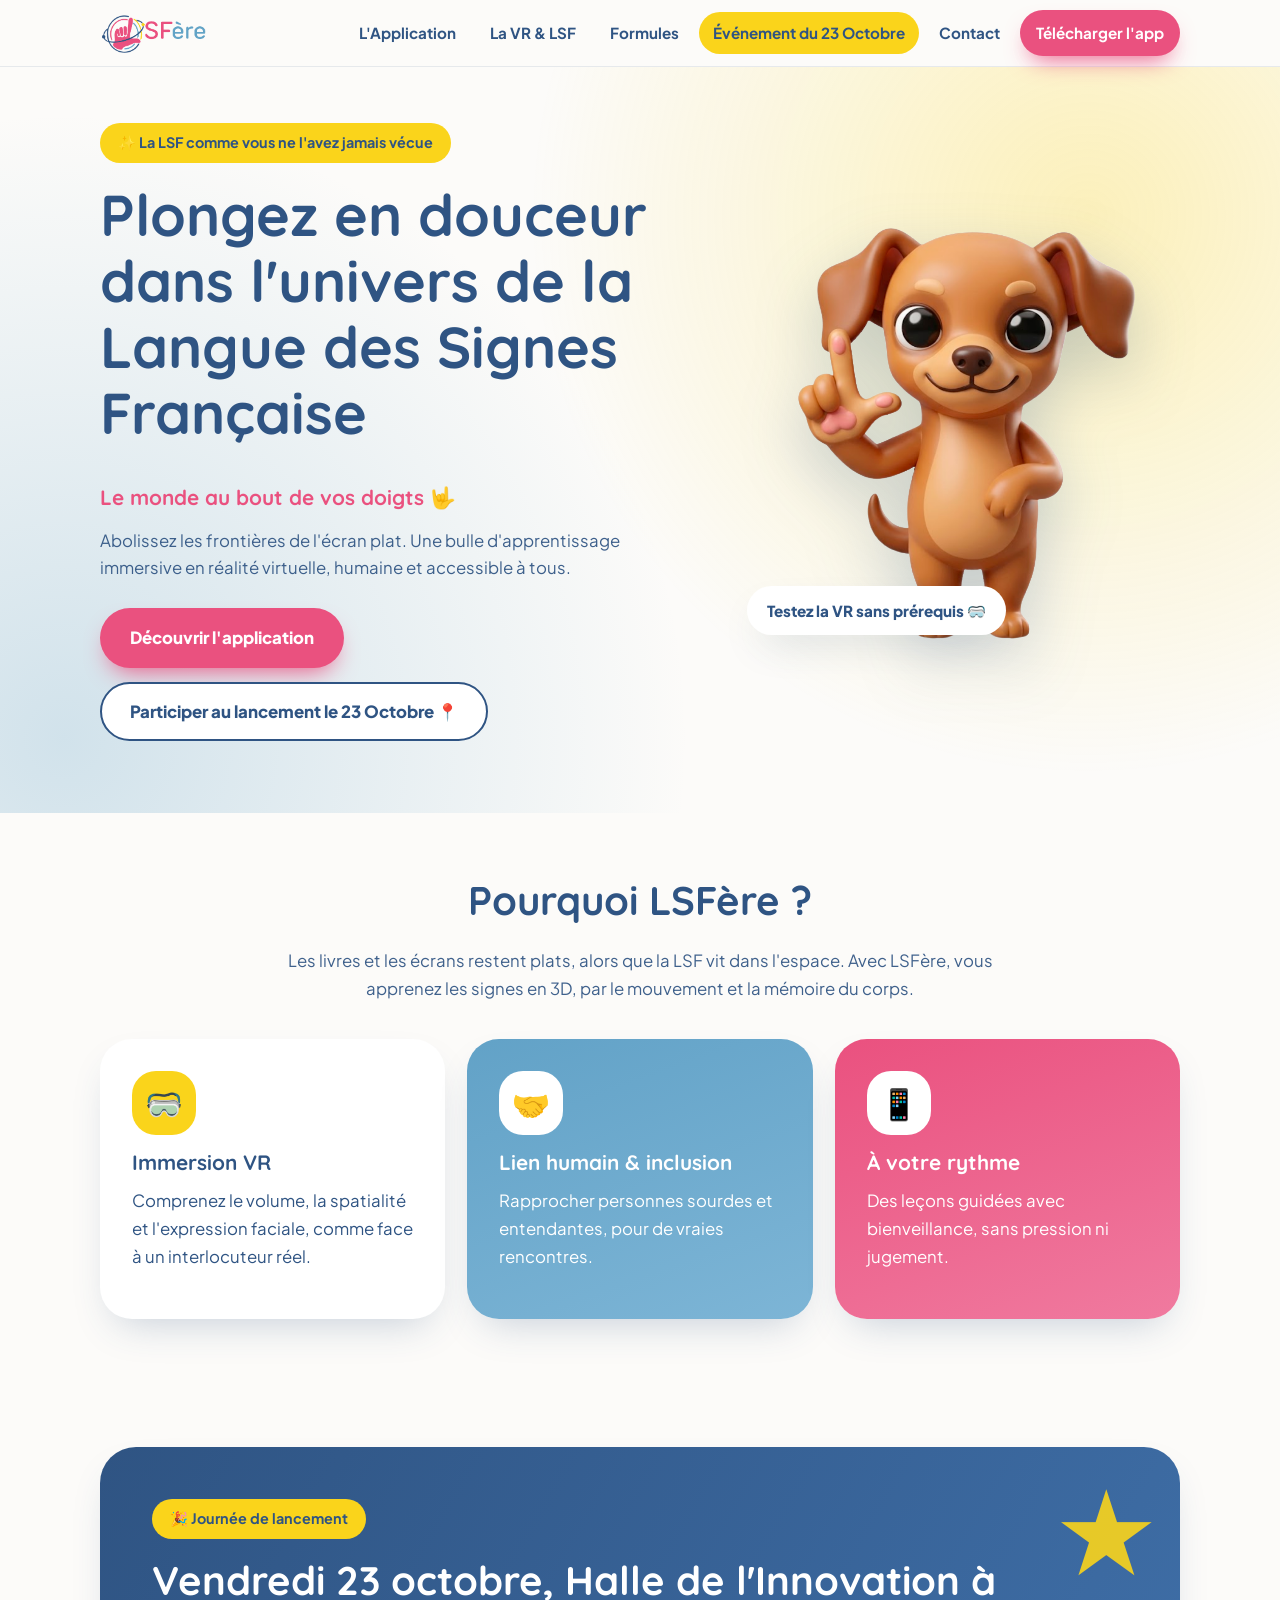
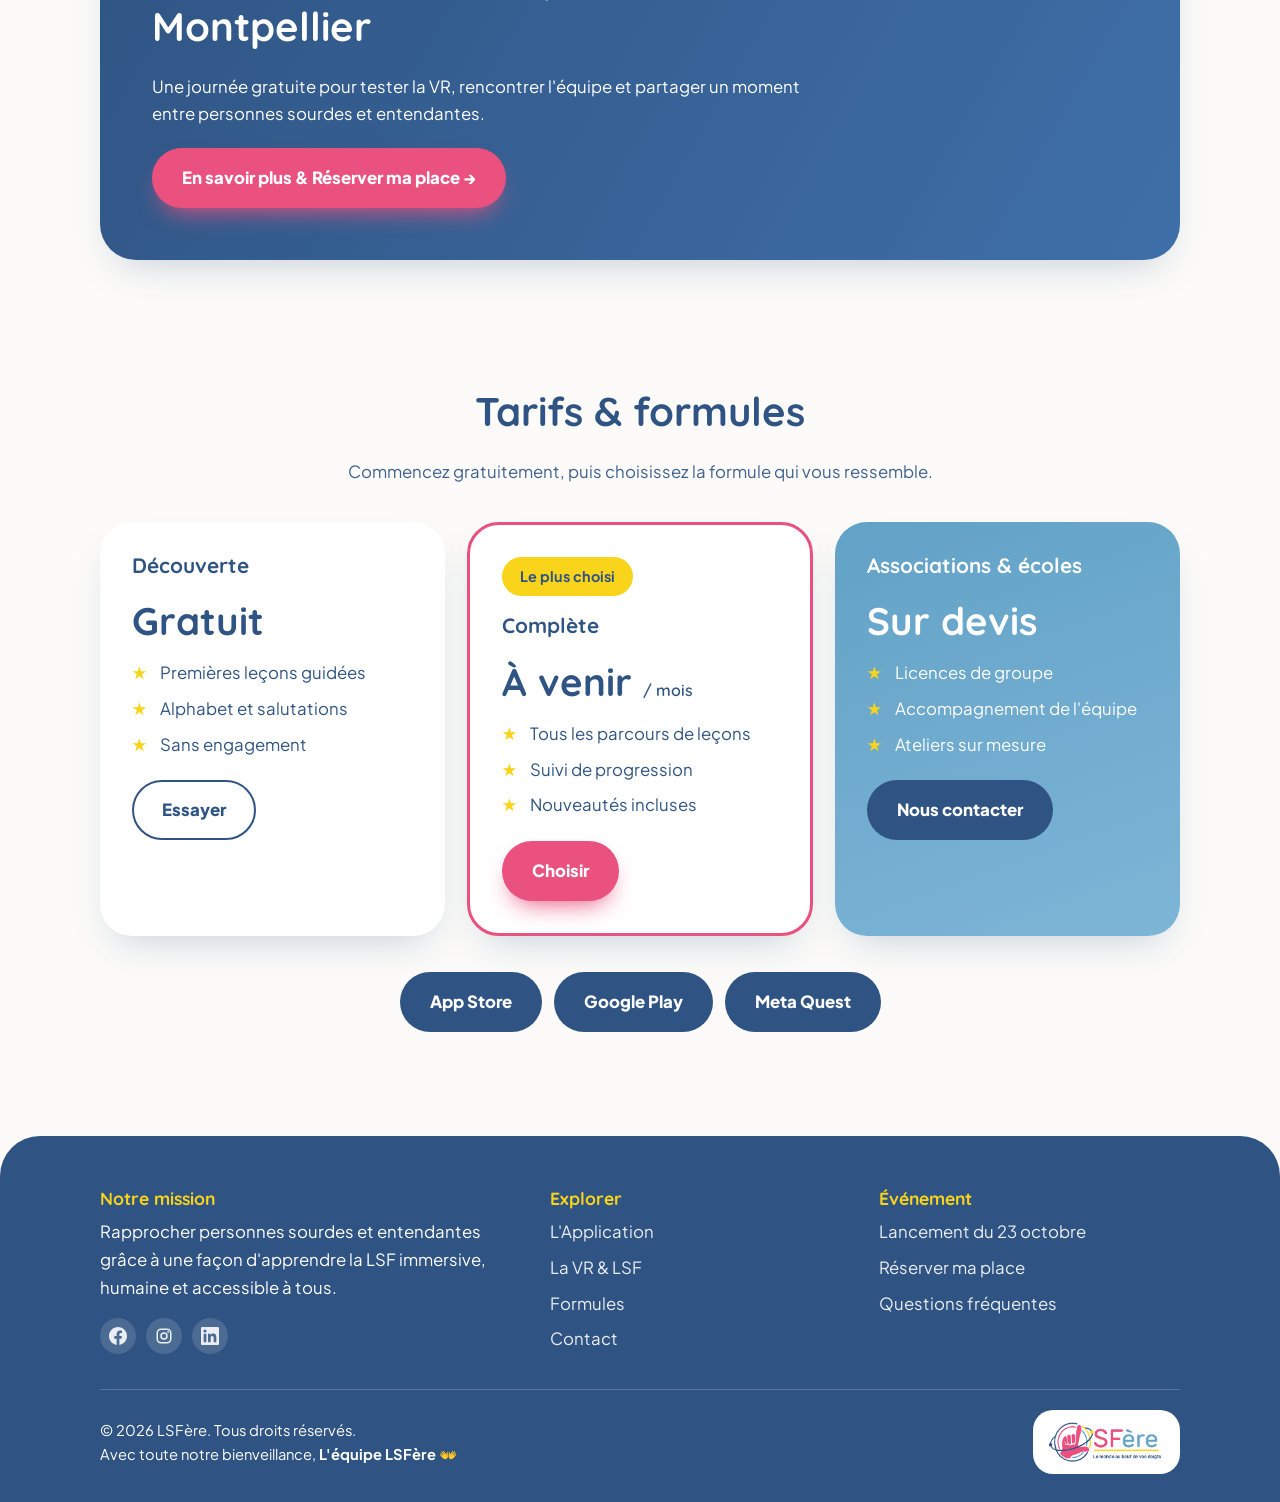
==== commit 7949bd93: "Ajout page Contact" ====
--- a/index.html
+++ b/index.html
@@ -5,6 +5,8 @@
   <meta name="viewport" content="width=device-width, initial-scale=1">
   <title>LSFère – Apprendre la LSF en réalité virtuelle</title>
   <meta name="description" content="LSFère, l'application d'apprentissage de la Langue des Signes Française en réalité virtuelle.">
+  <link rel="icon" type="image/png" href="favicon.png">
+  <link rel="apple-touch-icon" href="favicon.png">
   <link rel="stylesheet" href="style.css">
 </head>
 <body>
@@ -19,6 +21,7 @@
         <li><a href="index.html#vr">La VR &amp; LSF</a></li>
         <li><a href="index.html#formules">Formules</a></li>
         <li><a class="hl" href="evenement.html">Événement du 23 Octobre</a></li>
+        <li><a href="contact.html">Contact</a></li>
         <li><a class="btn btn-rose btn-sm" href="index.html#formules">Télécharger l'app</a></li>
       </ul>
     </nav>
@@ -116,6 +119,7 @@
             <li><a href="index.html#application">L'Application</a></li>
             <li><a href="index.html#vr">La VR &amp; LSF</a></li>
             <li><a href="index.html#formules">Formules</a></li>
+            <li><a href="contact.html">Contact</a></li>
           </ul>
         </div>
         <div>
--- a/style.css
+++ b/style.css
@@ -20,11 +20,11 @@
 .nav-toggle{display:none}
 .menu-btn{display:none;cursor:pointer;font-weight:800;padding:8px 16px;border:2px solid var(--nuit);border-radius:var(--r-pill)}
 .nav ul{list-style:none;display:flex;align-items:center;gap:6px;margin:0;padding:0}
-.nav ul a{text-decoration:none;font-weight:700;font-size:.95rem;padding:8px 14px;border-radius:var(--r-pill);display:inline-block;transition:background .2s}
+.nav ul a{white-space:nowrap;text-decoration:none;font-weight:700;font-size:.95rem;padding:8px 14px;border-radius:var(--r-pill);display:inline-block;transition:background .2s}
 .nav ul a:hover,.nav ul a[aria-current="page"]{background:rgba(98,162,199,.22)}
 .nav ul a.hl{background:var(--jaune);color:var(--nuit)}
 .nav ul a.hl:hover{background:#ffe04d}
-@media(max-width:900px){.menu-btn{display:block}
+@media(max-width:1100px){.menu-btn{display:block}
 .nav ul{display:none;position:absolute;top:100%;left:0;right:0;flex-direction:column;align-items:stretch;background:var(--fond);padding:14px 20px 20px;box-shadow:var(--shadow)}
 .nav-toggle:checked~ul{display:flex}.nav-toggle:focus-visible~.menu-btn{outline:3px solid var(--jaune)}
 .nav ul a{display:block;text-align:center}}
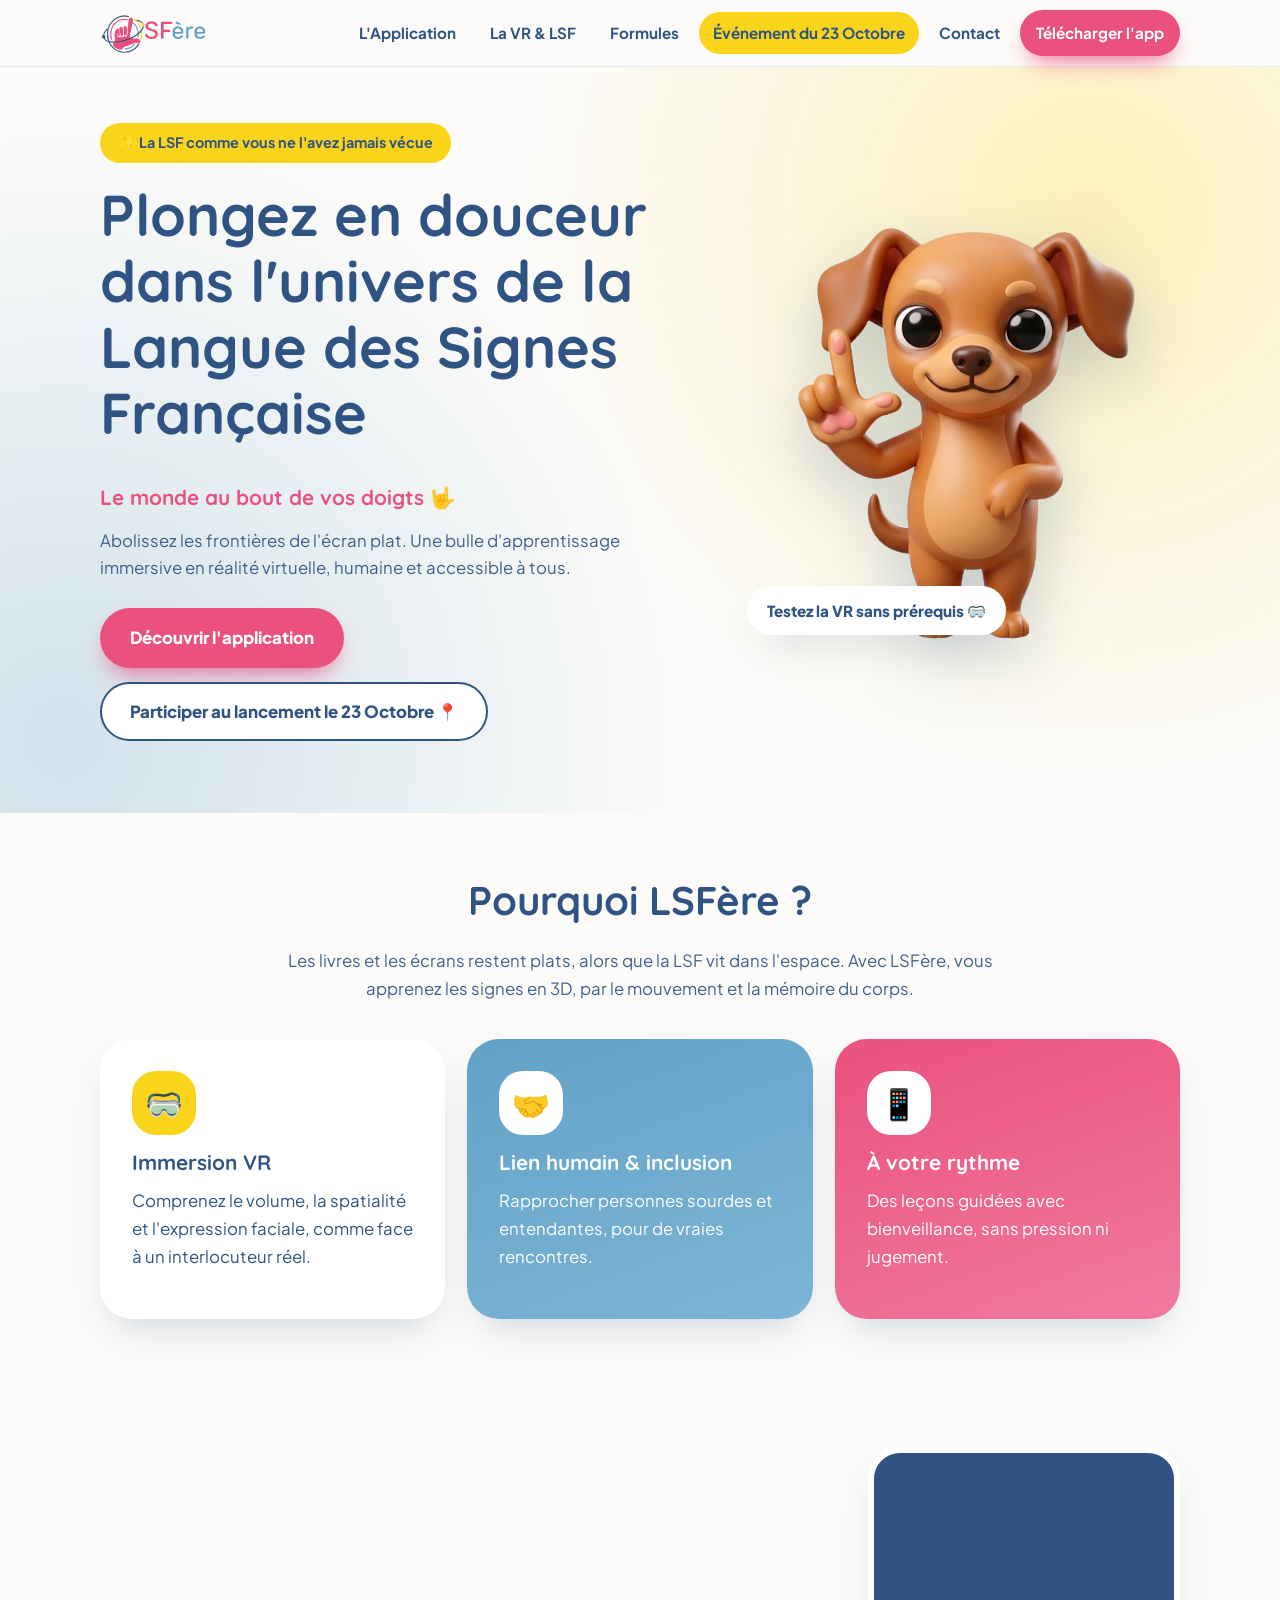
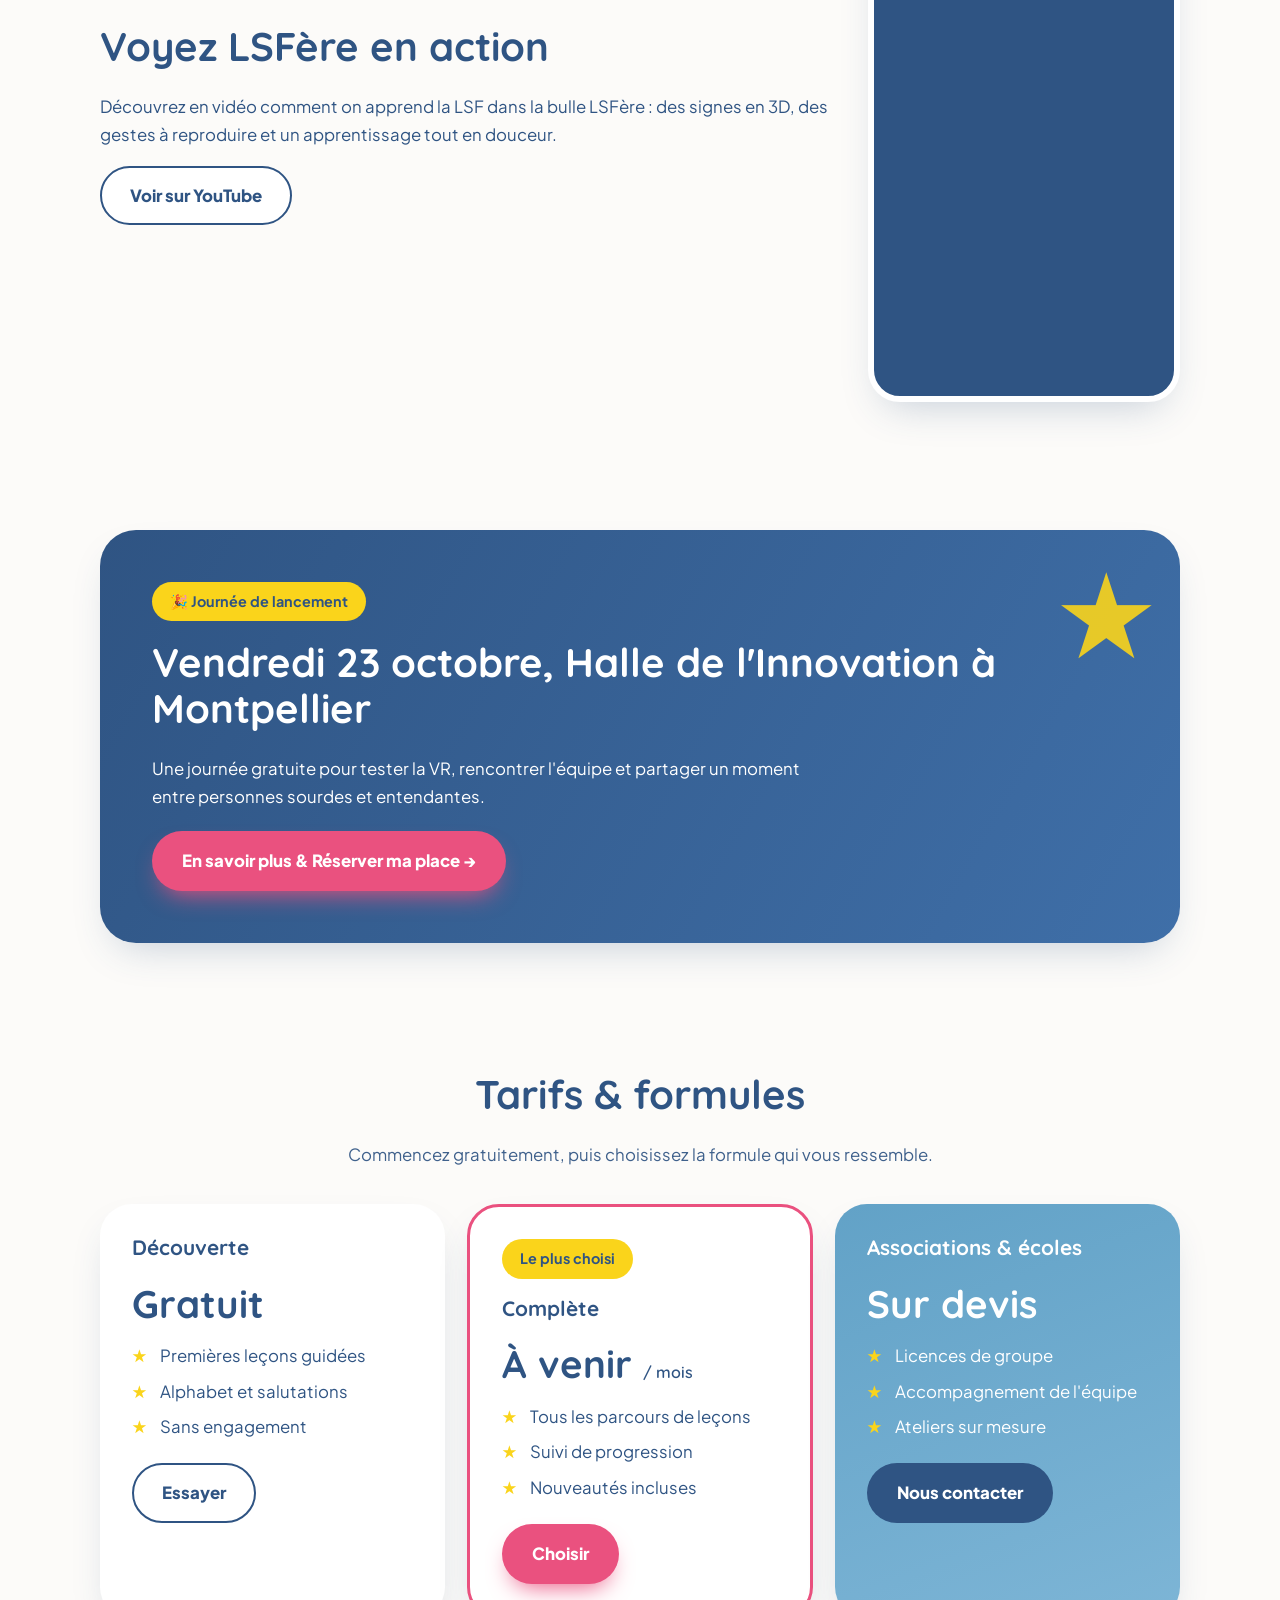
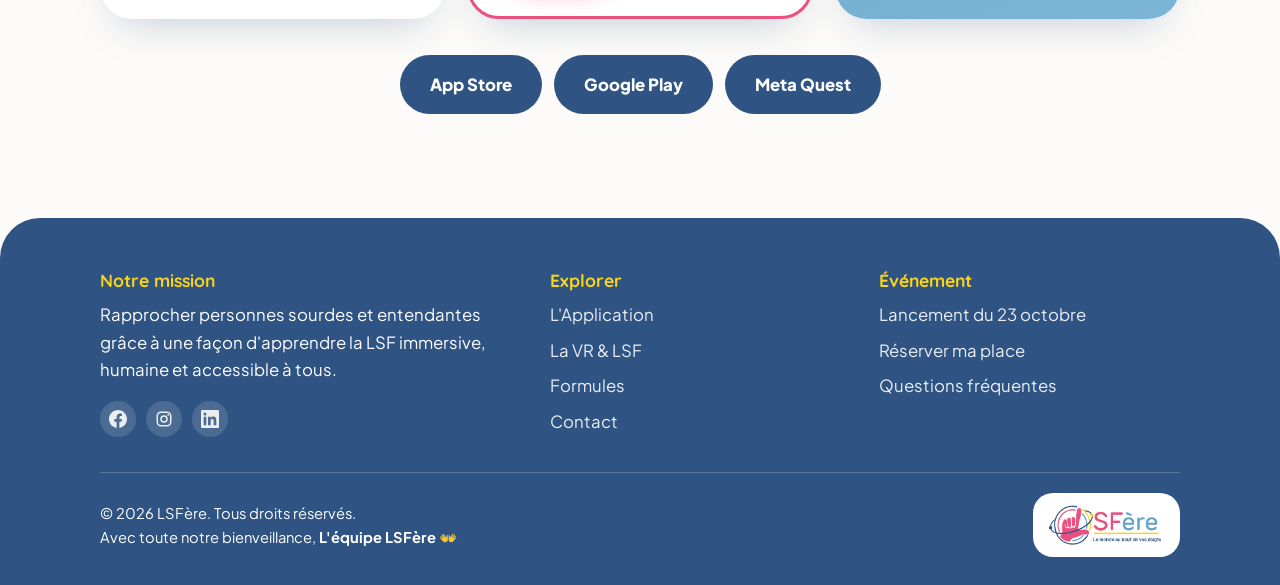
==== commit b18a3b98: "Ajout vidéo promo" ====
--- a/index.html
+++ b/index.html
@@ -54,6 +54,19 @@
           <article class="card"><div class="ico" aria-hidden="true">🥽</div><h3>Immersion VR</h3><p>Comprenez le volume, la spatialité et l'expression faciale, comme face à un interlocuteur réel.</p></article>
           <article class="card blue"><div class="ico" aria-hidden="true">🤝</div><h3>Lien humain &amp; inclusion</h3><p>Rapprocher personnes sourdes et entendantes, pour de vraies rencontres.</p></article>
           <article class="card rose"><div class="ico" aria-hidden="true">📱</div><h3>À votre rythme</h3><p>Des leçons guidées avec bienveillance, sans pression ni jugement.</p></article>
+        </div>
+      </div>
+    </section>
+
+    <section id="video" aria-labelledby="titre-video">
+      <div class="wrap video-grid">
+        <div>
+          <h2 id="titre-video">Voyez LSFère en action</h2>
+          <p>Découvrez en vidéo comment on apprend la LSF dans la bulle LSFère : des signes en 3D, des gestes à reproduire et un apprentissage tout en douceur.</p>
+          <a class="btn btn-line" href="https://youtube.com/shorts/5JckWO0PRps" target="_blank" rel="noopener">Voir sur YouTube</a>
+        </div>
+        <div class="video-frame">
+          <iframe src="https://www.youtube-nocookie.com/embed/5JckWO0PRps" title="Vidéo de présentation de l'application LSFère" loading="lazy" allow="accelerometer; encrypted-media; gyroscope; picture-in-picture" allowfullscreen></iframe>
         </div>
       </div>
     </section>
--- a/style.css
+++ b/style.css
@@ -122,4 +122,8 @@
 .sign{flex-wrap:nowrap}
 .sign p{flex:1 1 auto}
 .foot-logo{flex:0 0 auto;margin-left:auto}
-@media(max-width:600px){.foot-logo img{height:34px}.foot-logo{padding:6px 10px}.sign{font-size:.85rem}}+@media(max-width:600px){.foot-logo img{height:34px}.foot-logo{padding:6px 10px}.sign{font-size:.85rem}}
+.video-grid{display:grid;gap:36px;align-items:center}
+@media(min-width:800px){.video-grid{grid-template-columns:1fr auto}}
+.video-frame{width:100%;max-width:320px;aspect-ratio:9/16;border-radius:32px;overflow:hidden;box-shadow:var(--shadow);border:6px solid #fff;background:var(--nuit);margin-inline:auto}
+.video-frame iframe{display:block;width:100%;height:100%;border:0}
